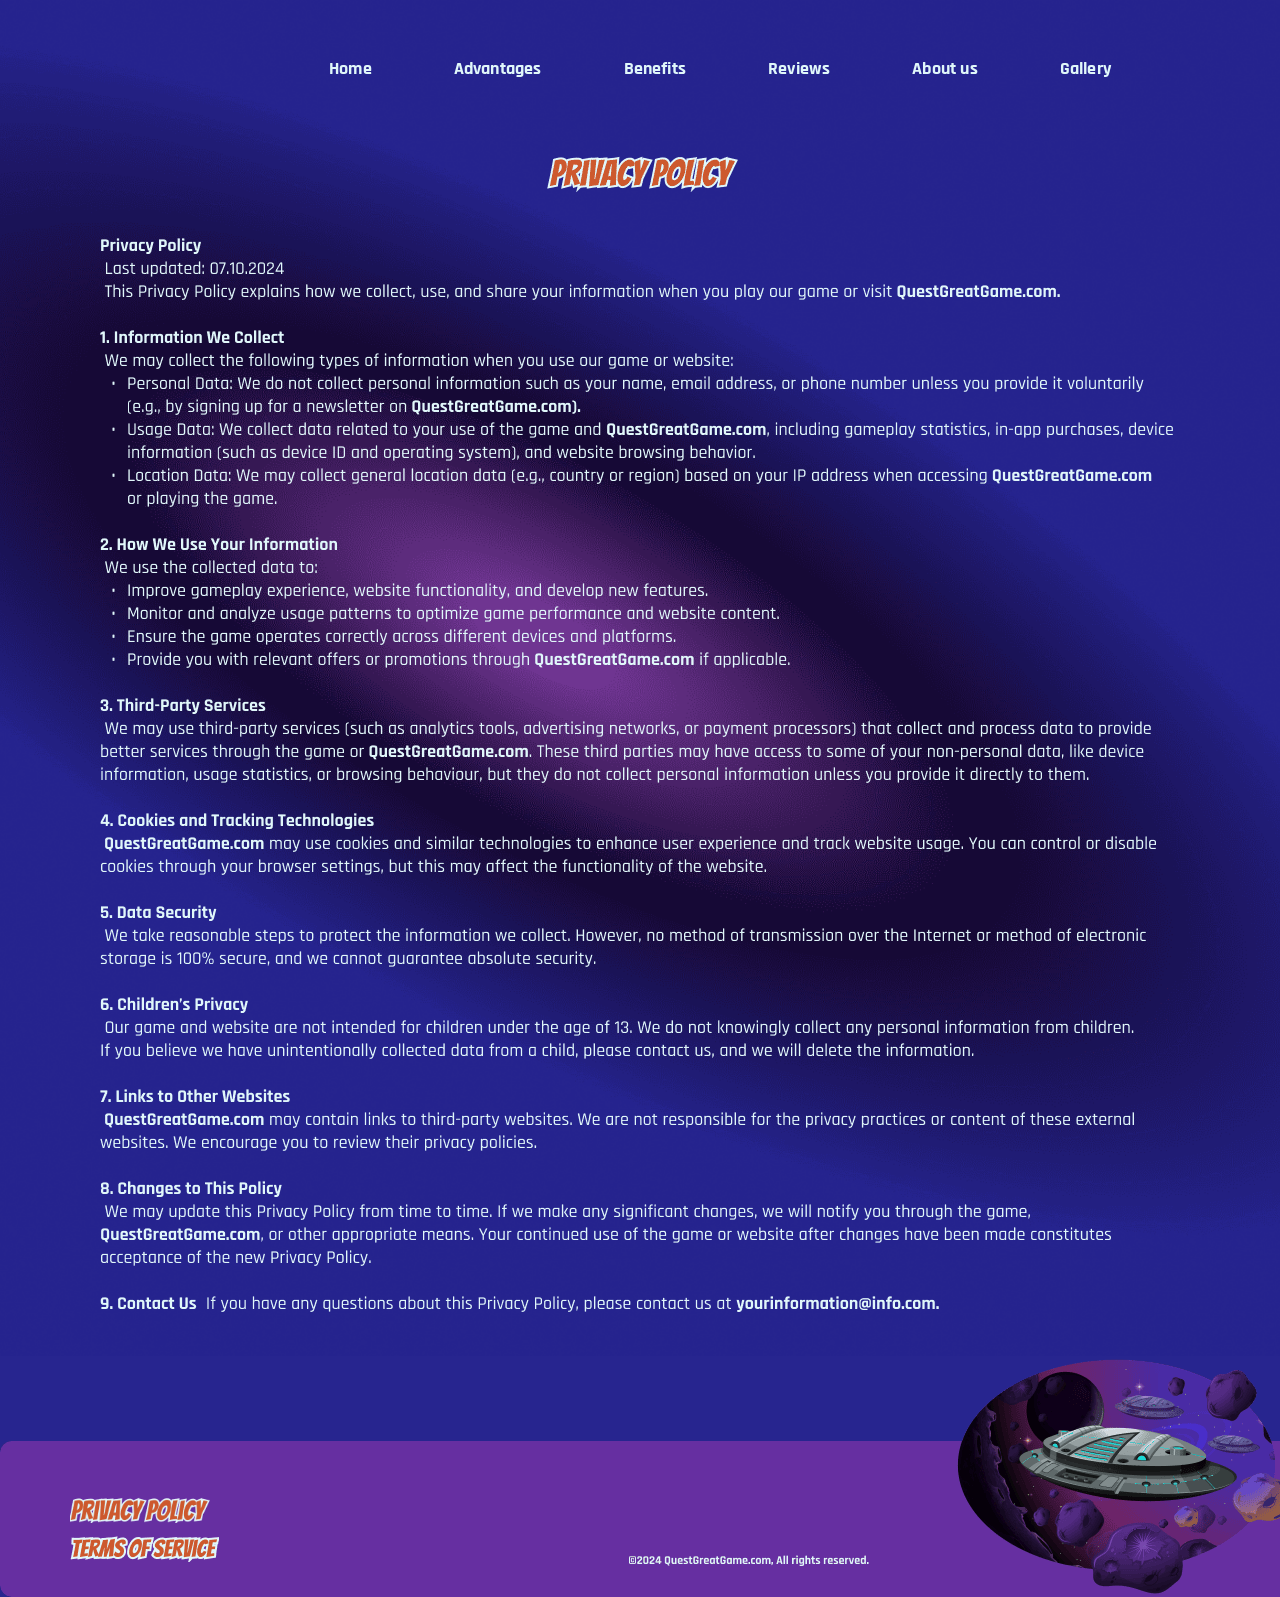
==== policy.html @ 977a78f7 "1" ====
<!DOCTYPE html>
<html lang="en">
  <head>
    <meta charset="UTF-8" />
    <meta name="viewport" content="width=device-width, initial-scale=1.0" />
    <title>Space Papers: Planet's Border</title>
    <link rel="icon" href="img/fav.png" />
    <link rel="stylesheet" type="text/css" href="slick/slick.css" />
    <link rel="stylesheet" href="css/main.css" />
    <link href="https://unpkg.com/aos@2.3.1/dist/aos.css" rel="stylesheet" />

    <link rel="preconnect" href="https://fonts.googleapis.com" />
    <link rel="preconnect" href="https://fonts.gstatic.com" crossorigin />
    <link
      href="https://fonts.googleapis.com/css2?family=Poppins:ital,wght@0,100;0,200;0,300;0,400;0,500;0,600;0,700;0,800;0,900;1,100;1,200;1,300;1,400;1,500;1,600;1,700;1,800;1,900&display=swap"
      rel="stylesheet"
    />
    <link
      href="https://fonts.googleapis.com/css2?family=Rajdhani:wght@300;400;500;600;700&display=swap"
      rel="stylesheet"
    />
    <link rel="preconnect" href="https://fonts.googleapis.com" />
    <link rel="preconnect" href="https://fonts.gstatic.com" crossorigin />
    <link
      href="https://fonts.googleapis.com/css2?family=Luckiest+Guy&display=swap"
      rel="stylesheet"
    />
  </head>

  <body class="back-policy-terms">
    <header class="header">
      <div class="header__background"></div>
      <nav class="navigation">
        <ul class="navigation__list">
          <li class="navigation__item">
            <a href="/" class="navigation__link">Home</a>
          </li>
          <li class="navigation__item">
            <a href="/#advantages" class="navigation__link">Advantages</a>
          </li>
          <li class="navigation__item">
            <a href="/#features" class="navigation__link">Benefits</a>
          </li>
          <li class="navigation__item">
            <a href="/#play" class="navigation__link">Reviews</a>
          </li>
          <li class="navigation__item">
            <a href="/#faq" class="navigation__link">About us</a>
          </li>
          <li class="navigation__item">
            <a href="/#gallery" class="navigation__link">Gallery</a>
          </li>

          <li class="navigation__item navigation__item-desk">
            <a href="policy.html" class="navigation__link">Privacy Policy</a>
          </li>
          <li class="navigation__item navigation__item-desk">
            <a href="terms.html" class="navigation__link">Terms of Service</a>
          </li>
        </ul>

        <div class="header__button-wrapper">
          <button type="button" class="header__icon-button" data-menu-button>
            <img
              class="header__icon header__icon--menu"
              src="img/Icon.png"
              alt=""
            />
            <svg class="header__icon header__icon--close close">
              <use href="./img/sprite.svg#icon-cancel"></use>
            </svg>
          </button>
        </div>
      </nav>
    </header>

    <main class="policy">
      <section>
        <div class="policy-terms-container">
          <img
            class="policy-terms-image"
            src="img/policy-terms/Privacy policy text (1).png"
            alt=""
          />
          <img
            class="policy-terms-desk"
            src="img/policy-terms/Privacy policy text (2).png"
            alt=""
          />
        </div>
      </section>
    </main>

    <footer class="footer">
      <div class="footer-container">
        <div class="footer-wrapper">
          <a class="footer-text footer-text-one" href="policy.html">
            <img src="/img/policy-terms/text.png" alt="Privacy Policy" />
          </a>

          <a class="footer-text" href="terms.html">
            <img src="/img/policy-terms/text (1).png" alt="Terms of Service" />
          </a>
        </div>
      </div>
    </footer>
    <script src="js/mobile-menu.js"></script>
  </body>
</html>
---- css/main.css ----
:root {
  --main-font: "Quicksand";
  --text-color: rgba(21, 35, 44, 1);
  --secondary-color: rgba(211, 37, 35, 1);

  --bg-color: #ffffff;
}

* {
  -webkit-box-sizing: border-box;
  box-sizing: border-box;
}

html {
  scroll-behavior: smooth;
  background: #26248e;
  background-repeat: no-repeat;
  background-size: cover;
  background-position: center;
  background-image: url("/img/Mobile.png");
  margin: auto;
}

@media screen and (min-width: 1200px) {
  html {
    background-image: url("/img/Desktop.png");
  }
}

body {
  font-family: var(--main-font);
  color: var(--text-color);
  margin: 0;
}

h1,
h2,
h3,
h4,
h5,
h6,
p {
  margin: 0;
}

ul,
ol {
  margin: 0;
  padding: 0;
  list-style: none;
}

img {
  display: block;
  max-width: 100%;
  height: auto;
}

.list {
  list-style: none;
}

button,
a {
  cursor: pointer;
}

.visually-hidden {
  position: absolute;
  width: 1px;
  height: 1px;
  margin: -1px;
  border: 0;
  padding: 0;

  white-space: nowrap;
  clip-path: inset(100%);
  clip: rect(0 0 0 0);
  overflow: hidden;
}

.button:hover {
  scale: 120%;
}

.icon {
  width: 36px;
  height: 28.56px;
}

@media (min-width: 1200px) {
}

.header {
  position: fixed;
  width: 100%;
  z-index: 5;
  -webkit-transition: background-color 0.3s ease;
  transition: background-color 0.3s ease;
  background-color: transparent;
}
.header__background {
  position: absolute;
  top: 0;
  right: 0;
  bottom: 0;
  left: 100%;

  z-index: -1;
  -webkit-transition: left 0.3s ease;
  transition: left 0.3s ease;
}
.header-background {
  position: absolute;
  top: 0;
  right: 0;
  bottom: 0;
  left: 100%;

  z-index: -1;
  -webkit-transition: left 0.3s ease;
  transition: left 0.3s ease;
}
.header.is-open .header__background {
  left: 0;
}
.header__button-wrapper {
  margin-left: auto;
}
.header__icon {
  display: none;
}
.header-icon-policy {
  width: 40px;
  height: 40px;
  padding: 7px 9px;
}
.header__icon-button {
  display: -webkit-box;
  display: -ms-flexbox;
  display: flex;
  background-color: transparent;
  border: none;
  border-radius: 50%;
}

.header__icon--menu {
  display: block;
}

.header__icon-button.is-open .header__icon--menu {
  display: none;
}

.header__icon-button.is-open .header__icon--close {
  display: block;
}

.policy-terms-list {
  position: static;
  flex: 1;
}

.header {
  height: 100px;
  display: flex;
}

.nav-policy-terms-item {
  display: flex;
  flex-direction: row;
}
.navigation-link {
  position: relative;
  color: var(--text-color);
  text-decoration: none;

  font-size: 16px;
  font-weight: 900;
  line-height: 40px;
}
.navigation-link:hover,
.navigation-link:focus,
.navigation-link:active {
  color: rgba(98, 132, 209, 1);
}

.header {
  position: fixed;
  width: 100%;
  z-index: 5;
  -webkit-transition: background-color 0.3s ease;
  transition: background-color 0.3s ease;
  background-color: transparent;
}
.header__background {
  position: absolute;
  top: 0;
  right: 0;
  bottom: 0;
  left: 100%;
  background-color: transparent;
  z-index: -1;
  -webkit-transition: left 0.3s ease;
  transition: left 0.3s ease;
}
.header.is-open .header__background {
  left: 0;
}
.header__button-wrapper {
  margin-right: auto;
  display: flex;
  align-items: center;
  justify-content: end;
}
.header__icon {
  display: none;
}
.header__icon-button {
  display: -webkit-box;
  display: -ms-flexbox;
  display: flex;
  background-color: transparent;
  border: none;
  border-radius: 50%;
}

.header__icon--menu {
  display: block;
}

.header__icon-button.is-open .header__icon--menu {
  display: none;
}

.header__icon-button.is-open .header__icon--close {
  display: block;
}
.close {
  width: 40px;
  height: 40px;
  fill: rgba(255, 255, 255, 1);
}

.header__icon-button.is-open + .navigation__list {
  background: #662fa1;
}

.navigation.is-open {
  background: #662fa1;
}

.navigation {
  display: -ms-flexbox;
  -webkit-box-orient: vertical;
  -webkit-box-direction: normal;
  -ms-flex-direction: column;
  flex-direction: column;
  -webkit-box-align: center;
  -ms-flex-align: center;
  align-items: center;
  -webkit-box-flex: 1;
  -ms-flex: 1;
  flex: 1;
  padding: 27px 35px 19px;
  position: relative;
}
.navigation.is-open {
  background: #662fa1;
}

.navigation__list {
  display: -webkit-box;
  display: -ms-flexbox;
  display: flex;
  -webkit-box-orient: vertical;
  -webkit-box-direction: normal;
  -ms-flex-direction: column;
  flex-direction: column;
  -webkit-box-align: start;
  -ms-flex-align: start;
  align-items: start;
  gap: 36px;
  padding: 48px;
  top: 130px;
  border-radius: 0px 0px 20px 20px;
  position: absolute;
  top: 100%;
  right: -100%;
  width: 100%;
  height: 100vh;
  -webkit-transition: 0.3s;
  transition: 0.3s;
  z-index: 999;
  background: #662fa1;
}
.navigation__list.is-open {
  right: 0;
}
.navigation__link {
  position: relative;
  color: var(--text-color);
  text-decoration: none;
  -webkit-transition: all 0.1s ease;
  transition: all 0.1s ease;
  padding: 4px 16px;

  font-family: Quicksand;
  font-size: 20px;
  font-weight: 600;
  line-height: 30px;
  letter-spacing: 0.01em;
  text-align: left;
  color: rgba(255, 255, 255, 0.8);
}
.navigation__link:hover,
.navigation__link:focus {
  font-size: 20px;
  font-weight: 900;
  line-height: 40px;
  text-align: center;
  color: rgba(98, 132, 209, 1);
}

.header.is-open {
  background-color: transparent;
}

@media screen and (min-width: 1200px) {
  .header {
    background-color: transparent;
    margin-top: 48px;
    width: 1260px;
    height: 42px;
    justify-content: space-between;

    gap: 10px;
    border-radius: 12px;
    margin-left: 90px;
    margin-right: 90px;
  }

  .header {
    display: flex;
  }
  .navigation__item-desk {
    display: none;
  }
  .header__icon-button {
    display: none;
  }
  .header__button-wrapper {
    width: auto;
    -webkit-box-pack: end;
    -ms-flex-pack: end;
    justify-content: flex-end;
  }
  .navigation {
    display: flex;
    -webkit-box-orient: horizontal;
    -webkit-box-direction: normal;
    -ms-flex-direction: row;
    flex-direction: row;
    -webkit-box-pack: justify;
    -ms-flex-pack: justify;
    -webkit-box-align: center;
    -ms-flex-align: center;
    -webkit-box-flex: 1;
    -ms-flex: 1;
    flex: 1;
    padding-block: 20px;
    align-items: center;
    justify-content: center;
  }
  .navigation__list {
    background-color: transparent;
    -webkit-box-orient: horizontal;
    -webkit-box-direction: normal;
    -ms-flex-direction: row;
    flex-direction: row;
    -webkit-box-pack: center;
    -ms-flex-pack: center;
    justify-content: start;
    position: static;
    -webkit-box-align: center;
    -ms-flex-align: center;
    align-items: center;
    width: auto;
    padding-block: 0;
    -webkit-box-flex: 1;
    -ms-flex: 1;
    flex: 1;
    gap: 50px;

    margin: 48px auto;
    display: flex;
    justify-content: center;
    align-items: center;
  }
  .navigation__link {
    font-family: Rajdhani;
    font-size: 18px;
    font-weight: 700;
    line-height: 22.97px;
    text-align: left;
    color: #e0f7fa;
  }
}

.main {
  background-color: var(--accent-color);
}
.home {
  background-repeat: no-repeat;
  background-size: cover;
  background-position: center;

  width: 375px;
  height: 800px;

  margin: auto;

  background-image: url("/img/hero/hero\ screen\ mobile.png");
}
.home__wrapper {
  position: relative;
  z-index: 3;
  display: -webkit-box;
  display: -ms-flexbox;
  display: flex;
  -webkit-box-orient: vertical;
  -webkit-box-direction: normal;
  -ms-flex-direction: column;
  flex-direction: column;
  -webkit-box-align: center;
  -ms-flex-align: center;
  align-items: center;
}
.home__container-top {
  display: -webkit-box;
  display: -ms-flexbox;
  display: flex;
  -webkit-box-orient: vertical;
  -webkit-box-direction: normal;
  -ms-flex-direction: column;
  flex-direction: column;
  align-items: center;
  margin-top: 670px;
}

.home__title-image {
  max-width: 350px;
  width: 100%;
}

.home__google-button_link {
  display: inline-block;
  max-width: 312px;
  -webkit-transition: -webkit-transform 0.3s ease;
  transition: -webkit-transform 0.3s ease;
  transition: transform 0.3s ease;
  transition: transform 0.3s ease, -webkit-transform 0.3s ease;
  border-radius: 12px;
  -webkit-animation: pulse 2s infinite;
  animation: pulse 2s infinite;
  width: 264px;
  height: 66px;
}
.home-image {
  display: none;
}

@media screen and (min-width: 1200px) {
  .home {
    margin: auto;
    width: 1440px;
    height: 720px;

    background-image: url("/img/hero/Hero\ screen.png");
  }

  .home__google-button_link {
    width: 300px;
    height: 86px;
    margin-top: -200px;
    margin-left: -750px;
  }
}
.reviews {
  background-repeat: no-repeat;
  background-size: cover;
  background-position: center;
  padding-block: 60px;
  margin: auto;
  background: #662fa1;
}

.reviews-title-photo {
  text-align: center;
  margin: auto;
  margin-bottom: 30px;
}
.reviews__list {
  display: -webkit-box;
  display: -ms-flexbox;
  display: flex;
  -webkit-box-align: center;
  -ms-flex-align: center;
  align-items: center;
  -webkit-box-pack: center;
  -ms-flex-pack: center;
  justify-content: center;
  margin: auto;
}
.reviews__item {
  background: transparent;
  width: 305px;
  height: 335px;

  margin: 5px;
}

@media screen and (min-width: 1200px) {
  .reviews {
    background-repeat: no-repeat;
    background-size: cover;
    background-position: center;
    padding-block: 60px;
    width: auto;
  }
  .reviews__item {
    background: transparent;
    width: 305px;
    height: 335px;
  }
}

.reviews__list {
  max-width: 350px;
}
@media screen and (min-width: 1200px) {
  .reviews__list {
    max-width: 1296px;
  }
}
@media screen and (min-width: 1440px) {
  .reviews__list {
    max-width: 1296px;
  }
}
.advantages {
  background-repeat: no-repeat;
  background-size: cover;
  background-position: center;
  padding-block: 60px;
  padding-bottom: 80px;
}

.advantages-image {
  width: 343px;
  height: 883px;

  margin: 0 auto 0;
}
.advantages-image-desk {
  display: none;
}

@media screen and (min-width: 1200px) {
  .advantages {
    background-repeat: no-repeat;
    background-size: cover;
    background-position: center;
    padding-block: 60px;
  }
  .advantages-title {
    display: none;
  }
  .advantages-image {
    display: none;
  }
  .advantages-image-desk {
    display: flex;
    margin: auto;
    width: 1262px;
    height: 383px;
  }
}

.benefits {
  background-repeat: no-repeat;
  background-size: cover;
  background-position: center;
  padding-bottom: 80px;
}

.benefits-image {
  width: 375.17px;
  height: 562px;

  margin: 0 auto 0;
}
.benefits-image-desk {
  display: none;
}

@media screen and (min-width: 1200px) {
  .benefits {
    background-repeat: no-repeat;
    background-size: cover;
    background-position: center;
    padding-block: 60px;
  }
  .benefits-title {
    display: none;
  }
  .benefits-image {
    display: none;
  }
  .benefits-image-desk {
    display: flex;
    margin: auto;
    width: 1282px;
    height: 486px;
  }
}

.about {
  background-repeat: no-repeat;
  background-size: cover;
  background-position: center;
  padding-bottom: 80px;
  padding-top: 80px;
}

.about-image {
  width: 377px;
  height: 700px;
  margin: 0 auto 0;
}
.about-image-desk {
  display: none;
}

@media screen and (min-width: 1200px) {
  .about {
    background-repeat: no-repeat;
    background-size: cover;
    background-position: center;
    padding-block: 60px;
    margin: auto;
    padding: 0;
  }
  .about-title {
    display: none;
  }
  .about-image {
    display: none;
  }
  .about-image-desk {
    display: flex;
    margin: auto;
    width: 1216.75px;
    height: 766px;
  }
}

.gallery__container {
  display: flex;
  justify-content: center;
  align-items: center;
  margin: auto;
  width: 370px;
}
.gallery__list {
  max-width: 350px;
}
@media screen and (min-width: 1200px) {
  .gallery__list {
    max-width: 1296px;
  }
}
@media screen and (min-width: 1440px) {
  .gallery__list {
    max-width: 1296px;
  }
}

.gallery-button-container {
  display: -webkit-box;
  display: -ms-flexbox;
  display: flex;
  -webkit-box-align: center;
  -ms-flex-align: center;
  align-items: center;
  -webkit-box-pack: center;
  -ms-flex-pack: center;
  justify-content: center;
  gap: 26px;
}
.slick-active .gallery__image {
  width: 314.62px;
  height: 570.64px;
}
.gallery-button {
  background-color: transparent;
  border: none;
  padding: 0;
  -webkit-transition: scale 0.3s ease;
  transition: scale 0.3s ease;
}

.gallery-button:hover {
  scale: 120%;
}

.button-visible {
  display: none !important;
}

.gallery-button-icon {
  width: 48px;
  height: 48px;
}
.slick-next:before {
  display: none;
}
.slick-prev:before {
  display: none;
}

.gallery {
  background-repeat: no-repeat;
  background-size: cover;
  background-position: center;
  padding-block: 60px;
  margin: auto;
}

.gallery-title-photo {
  text-align: center;
  margin: auto;
  padding-bottom: 30px;
}
.gallery__list {
  display: -webkit-box;
  display: -ms-flexbox;
  display: flex;
  -webkit-box-align: center;
  -ms-flex-align: center;
  align-items: center;
  -webkit-box-pack: center;
  -ms-flex-pack: center;
  justify-content: center;
  margin: auto;
}
.gallery__item {
  background: transparent;
  width: 343px;
  height: 229px;

  margin: 5px;
}

@media screen and (min-width: 1200px) {
  .gallery {
    background-repeat: no-repeat;
    background-size: cover;
    background-position: center;
    padding-block: 60px;
    width: auto;
    top: 670px;
    gap: 0px;
    opacity: 0px;
  }
  .gallery__item {
    background: transparent;
    width: 414px;
    height: 229px;
  }
}

.footer {
  background-repeat: no-repeat;
  background-size: cover;
  background-position: center;
  width: 375px;
  height: 180px;
  margin: auto;
  background: #662fa1;
  background-image: url("/img/Footer\ mobile\ \(2\).png");

  border-radius: 12px;
}
.footer-container {
  display: flex;
  flex-direction: column;
  justify-content: end;
  align-items: start;
  padding-top: 50px;
  gap: 32px;
  padding-left: 10px;
}
.footer-wrapper {
  display: flex;
  flex-direction: column;
  justify-content: end;
  align-items: end;
}
.footer-text {
  display: flex;
  flex-direction: column;
  justify-content: start;
  align-items: start;
  width: 163px;
  height: 26px;
}
.footer-text-one {
  padding-right: 30px;
}
@media screen and (min-width: 1200px) {
  .footer-text {
    display: flex;
    flex-direction: column;
    justify-content: start;
    align-items: start;
    width: 232px;
    height: 38px;
  }
  .footer-text-one {
    padding-right: 90px;
  }
  .footer-wrapper {
    display: flex;
    flex-direction: column;
    justify-content: end;
    align-items: end;
    padding-top: 90px;
    padding-left: 60px;
  }
  .footer {
    background-repeat: no-repeat;
    background-size: cover;
    background-position: center;
    width: 1440px;
    height: 241px;
    margin: auto;
    background: none;
    background-image: url("/img/footer\ \(1\).png");
  }
}

.policy-terms-container {
  background-repeat: no-repeat;
  background-size: cover;
  background-position: center;
  margin: auto;
  padding-top: 118px;
  margin-bottom: 20px;

  background-image: url("/img/policy-terms/Terms\ mobile-back.png");
}

.policy-terms-image {
  width: 343px;

  margin: 0 auto 0;
}
.policy-terms-desk {
  display: none;
}
.back-policy-terms {
  background: #27258f;
}

@media screen and (min-width: 1200px) {
  .policy-terms-container {
    background-repeat: no-repeat;
    background-size: cover;
    background-position: center;
    height: auto;

    margin: auto;
    padding-top: 154px;
    padding-bottom: 42px;

    background-image: url("/img/policy-terms/Terms.png");
  }

  .policy-terms-image {
    display: none;
  }
  .policy-terms-desk {
    display: flex;
    margin: auto;
    width: 1080px;
  }
}
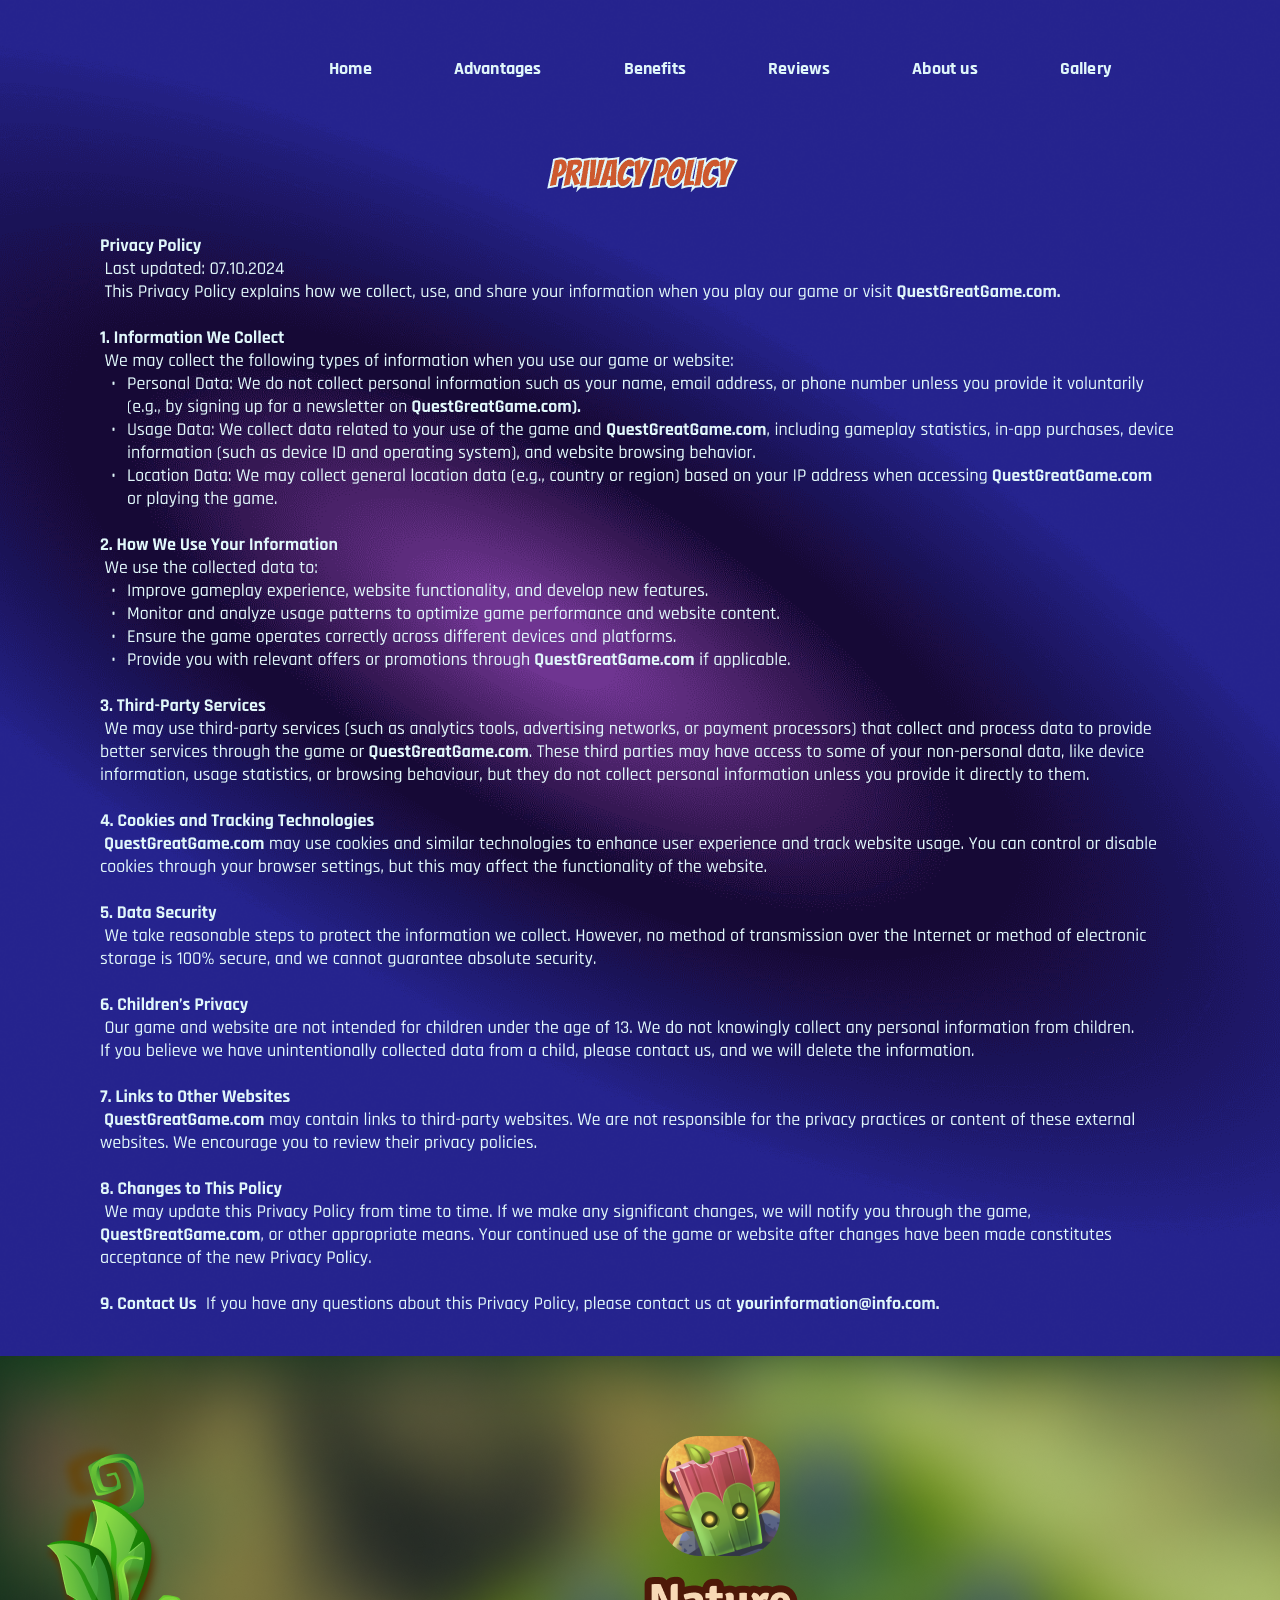
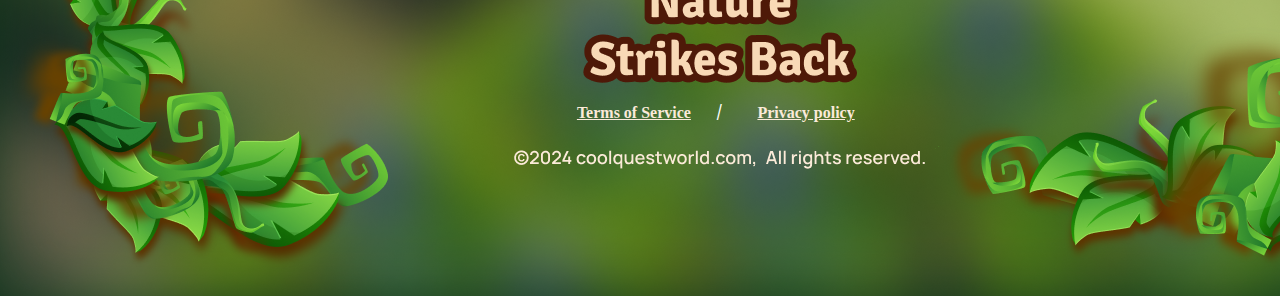
==== commit 975d40bb: "3" ====
--- a/policy.html
+++ b/policy.html
@@ -3,8 +3,8 @@
   <head>
     <meta charset="UTF-8" />
     <meta name="viewport" content="width=device-width, initial-scale=1.0" />
-    <title>Space Papers: Planet's Border</title>
-    <link rel="icon" href="img/fav.png" />
+    <title>Nature Strikes Back</title>
+    <link rel="icon" href="image/Favicon (500x500).png" />
     <link rel="stylesheet" type="text/css" href="slick/slick.css" />
     <link rel="stylesheet" href="css/main.css" />
     <link href="https://unpkg.com/aos@2.3.1/dist/aos.css" rel="stylesheet" />
@@ -94,13 +94,9 @@
     <footer class="footer">
       <div class="footer-container">
         <div class="footer-wrapper">
-          <a class="footer-text footer-text-one" href="policy.html">
-            <img src="/img/policy-terms/text.png" alt="Privacy Policy" />
-          </a>
-
-          <a class="footer-text" href="terms.html">
-            <img src="/img/policy-terms/text (1).png" alt="Terms of Service" />
-          </a>
+          <a class="footer-text" href="terms.html">Terms of Service</a>
+          <a class="footer-texts"> / </a>
+          <a class="footer-text" href="policy.html">Privacy policy</a>
         </div>
       </div>
     </footer>
--- a/css/main.css
+++ b/css/main.css
@@ -13,18 +13,18 @@
 
 html {
   scroll-behavior: smooth;
-  background: #26248e;
+  /* background: #26248e;
   background-repeat: no-repeat;
   background-size: cover;
   background-position: center;
   background-image: url("/img/Mobile.png");
-  margin: auto;
-}
-
-@media screen and (min-width: 1200px) {
-  html {
+  margin: auto; */
+}
+
+@media screen and (min-width: 1200px) {
+  /* html {
     background-image: url("/img/Desktop.png");
-  }
+  } */
 }
 
 body {
@@ -52,7 +52,7 @@
 
 img {
   display: block;
-  max-width: 100%;
+  /* max-width: 100%; */
   height: auto;
 }
 
@@ -408,19 +408,20 @@
 }
 
 .main {
-  background-color: var(--accent-color);
+  background: radial-gradient(
+    45.12% 61.74% at 48.03% 50%,
+    #006027 0%,
+    #003a12 100%
+  );
 }
 .home {
   background-repeat: no-repeat;
   background-size: cover;
   background-position: center;
-
   width: 375px;
-  height: 800px;
-
+  height: 764px;
   margin: auto;
-
-  background-image: url("/img/hero/hero\ screen\ mobile.png");
+  background-image: url("/image/home/HOME.png");
 }
 .home__wrapper {
   position: relative;
@@ -445,13 +446,13 @@
   -ms-flex-direction: column;
   flex-direction: column;
   align-items: center;
-  margin-top: 670px;
-}
-
-.home__title-image {
+  margin-top: 344px;
+}
+
+/* .home__title-image {
   max-width: 350px;
   width: 100%;
-}
+} */
 
 .home__google-button_link {
   display: inline-block;
@@ -463,228 +464,127 @@
   border-radius: 12px;
   -webkit-animation: pulse 2s infinite;
   animation: pulse 2s infinite;
-  width: 264px;
-  height: 66px;
-}
-.home-image {
+  width: 245px;
+  height: 82px;
+  margin: auto;
+}
+/* .home-image {
   display: none;
-}
+} */
 
 @media screen and (min-width: 1200px) {
   .home {
     margin: auto;
     width: 1440px;
-    height: 720px;
-
-    background-image: url("/img/hero/Hero\ screen.png");
+    height: 700px;
+    background-image: url("/image/home/HOME\ \(1\).png");
   }
 
   .home__google-button_link {
     width: 300px;
     height: 86px;
-    margin-top: -200px;
-    margin-left: -750px;
-  }
-}
-.reviews {
-  background-repeat: no-repeat;
-  background-size: cover;
-  background-position: center;
-  padding-block: 60px;
-  margin: auto;
-  background: #662fa1;
-}
-
-.reviews-title-photo {
-  text-align: center;
-  margin: auto;
-  margin-bottom: 30px;
-}
-.reviews__list {
-  display: -webkit-box;
-  display: -ms-flexbox;
-  display: flex;
-  -webkit-box-align: center;
-  -ms-flex-align: center;
-  align-items: center;
-  -webkit-box-pack: center;
-  -ms-flex-pack: center;
-  justify-content: center;
-  margin: auto;
-}
-.reviews__item {
-  background: transparent;
-  width: 305px;
-  height: 335px;
-
-  margin: 5px;
-}
-
-@media screen and (min-width: 1200px) {
-  .reviews {
-    background-repeat: no-repeat;
-    background-size: cover;
-    background-position: center;
-    padding-block: 60px;
-    width: auto;
-  }
-  .reviews__item {
-    background: transparent;
-    width: 305px;
-    height: 335px;
-  }
-}
-
-.reviews__list {
-  max-width: 350px;
-}
-@media screen and (min-width: 1200px) {
-  .reviews__list {
-    max-width: 1296px;
-  }
-}
-@media screen and (min-width: 1440px) {
-  .reviews__list {
-    max-width: 1296px;
-  }
-}
+    margin-top: 150px;
+    margin-left: -680px;
+  }
+}
+
+/*  */
+
+.about {
+  background: #f8d9b6;
+}
+
+.about-image {
+  margin: 0 auto 0;
+  width: 375px;
+}
+.about-image-desk {
+  display: none;
+}
+
+@media screen and (min-width: 1200px) {
+  .about {
+    background: #0e331a;
+  }
+  .about-image {
+    display: none;
+  }
+  .about-image-desk {
+    display: flex;
+    margin: auto;
+    width: 1440px;
+  }
+}
+/*  */
+.features {
+  background: #2b1813;
+}
+
+.features-image {
+  margin: 0 auto 0;
+  width: 375px;
+}
+.features-image-desk {
+  display: none;
+}
+
+@media screen and (min-width: 1200px) {
+  .features-image {
+    display: none;
+  }
+  .features-image-desk {
+    display: flex;
+    margin: auto;
+    width: 1440px;
+  }
+}
+/*  */
+.play {
+  background: #0e331a;
+}
+
+.play-image {
+  margin: 0 auto 0;
+  width: 375px;
+}
+.play-image-desk {
+  display: none;
+}
+
+@media screen and (min-width: 1200px) {
+  .play-image {
+    display: none;
+  }
+  .play-image-desk {
+    display: flex;
+    margin: auto;
+    width: 1440px;
+  }
+}
+/*  */
 .advantages {
-  background-repeat: no-repeat;
-  background-size: cover;
-  background-position: center;
-  padding-block: 60px;
-  padding-bottom: 80px;
+  background: #0e331a;
 }
 
 .advantages-image {
-  width: 343px;
-  height: 883px;
-
   margin: 0 auto 0;
+  width: 375px;
 }
 .advantages-image-desk {
   display: none;
 }
 
 @media screen and (min-width: 1200px) {
-  .advantages {
-    background-repeat: no-repeat;
-    background-size: cover;
-    background-position: center;
-    padding-block: 60px;
-  }
-  .advantages-title {
-    display: none;
-  }
   .advantages-image {
     display: none;
   }
   .advantages-image-desk {
     display: flex;
     margin: auto;
-    width: 1262px;
-    height: 383px;
-  }
-}
-
-.benefits {
-  background-repeat: no-repeat;
-  background-size: cover;
-  background-position: center;
-  padding-bottom: 80px;
-}
-
-.benefits-image {
-  width: 375.17px;
-  height: 562px;
-
-  margin: 0 auto 0;
-}
-.benefits-image-desk {
-  display: none;
-}
-
-@media screen and (min-width: 1200px) {
-  .benefits {
-    background-repeat: no-repeat;
-    background-size: cover;
-    background-position: center;
-    padding-block: 60px;
-  }
-  .benefits-title {
-    display: none;
-  }
-  .benefits-image {
-    display: none;
-  }
-  .benefits-image-desk {
-    display: flex;
-    margin: auto;
-    width: 1282px;
-    height: 486px;
-  }
-}
-
-.about {
-  background-repeat: no-repeat;
-  background-size: cover;
-  background-position: center;
-  padding-bottom: 80px;
-  padding-top: 80px;
-}
-
-.about-image {
-  width: 377px;
-  height: 700px;
-  margin: 0 auto 0;
-}
-.about-image-desk {
-  display: none;
-}
-
-@media screen and (min-width: 1200px) {
-  .about {
-    background-repeat: no-repeat;
-    background-size: cover;
-    background-position: center;
-    padding-block: 60px;
-    margin: auto;
-    padding: 0;
-  }
-  .about-title {
-    display: none;
-  }
-  .about-image {
-    display: none;
-  }
-  .about-image-desk {
-    display: flex;
-    margin: auto;
-    width: 1216.75px;
-    height: 766px;
-  }
-}
-
-.gallery__container {
-  display: flex;
-  justify-content: center;
-  align-items: center;
-  margin: auto;
-  width: 370px;
-}
-.gallery__list {
-  max-width: 350px;
-}
-@media screen and (min-width: 1200px) {
-  .gallery__list {
-    max-width: 1296px;
-  }
-}
-@media screen and (min-width: 1440px) {
-  .gallery__list {
-    max-width: 1296px;
-  }
-}
+    width: 1440px;
+  }
+}
+/*  */
 
 .gallery-button-container {
   display: -webkit-box;
@@ -719,30 +619,43 @@
 }
 
 .gallery-button-icon {
-  width: 48px;
-  height: 48px;
+  max-width: auto;
+  /* height: 56px; */
 }
 .slick-next:before {
-  display: none;
+  /* display: none; */
 }
 .slick-prev:before {
-  display: none;
-}
-
+  /* display: none; */
+}
 .gallery {
-  background-repeat: no-repeat;
-  background-size: cover;
-  background-position: center;
-  padding-block: 60px;
+  background: linear-gradient(180deg, #0e331a 0%, #01591b 100%);
+  padding-bottom: 40px;
+}
+
+.gallery__container {
+  display: flex;
+  justify-content: center;
+  align-items: center;
   margin: auto;
+  /* width: 319.22px; */
+}
+.gallery__list {
+  max-width: 350px;
+}
+@media screen and (min-width: 1200px) {
+}
+@media screen and (min-width: 1440px) {
+  .gallery__list {
+    max-width: 1296px;
+  }
 }
 
 .gallery-title-photo {
-  text-align: center;
   margin: auto;
-  padding-bottom: 30px;
-}
-.gallery__list {
+  padding: 41px 0 24px;
+}
+/* .gallery__list {
   display: -webkit-box;
   display: -ms-flexbox;
   display: flex;
@@ -753,13 +666,16 @@
   -ms-flex-pack: center;
   justify-content: center;
   margin: auto;
-}
+} */
 .gallery__item {
   background: transparent;
-  width: 343px;
-  height: 229px;
-
+  width: 319.22px;
+  height: 668px;
+  border-radius: 16px;
   margin: 5px;
+}
+.gallery-avatar {
+  border-radius: 16px;
 }
 
 @media screen and (min-width: 1200px) {
@@ -767,39 +683,97 @@
     background-repeat: no-repeat;
     background-size: cover;
     background-position: center;
-    padding-block: 60px;
-    width: auto;
-    top: 670px;
-    gap: 0px;
-    opacity: 0px;
+    margin: auto;
+    background: linear-gradient(180deg, #0e331a 0%, #01591b 100%);
+
+    background-image: url("/image/gallery/Gallery\ \(1\).png");
+    /* width: 1440px; */
+    /* height: 1080px; */
+  }
+  .gallery-title-photo {
+    display: none;
+  }
+  .gallery__list {
+    max-width: 1296px;
+    padding-top: 360px;
   }
   .gallery__item {
     background: transparent;
-    width: 414px;
-    height: 229px;
-  }
-}
-
+    max-width: 100%;
+    /* height: 394px; */
+    margin: 0 12px;
+  }
+}
+
+/*  */
+.gallery__button-container {
+  display: -webkit-box;
+  display: -ms-flexbox;
+  display: flex;
+  -webkit-box-align: center;
+  -ms-flex-align: center;
+  align-items: center;
+  -webkit-box-pack: center;
+  -ms-flex-pack: center;
+  justify-content: center;
+  gap: 56px;
+  margin-top: 40px;
+}
+@media screen and (min-width: 1200px) {
+  /* .gallery__button-container {
+    display: none;
+  } */
+}
+@media screen and (min-width: 1200px) {
+  .gallery__nav-arrows {
+    display: none;
+  }
+}
+
+.slick-active .gallery__image {
+  width: 360px;
+}
+.gallery__button {
+  background-color: transparent;
+  border: none;
+  padding: 0;
+  -webkit-transition: scale 0.3s ease;
+  transition: scale 0.3s ease;
+}
+.button-visible {
+  display: none !important;
+}
+@media screen and (min-width: 1200px) {
+  .button-visible {
+    display: block !important;
+  }
+}
+
+.gallery__button-icon {
+  width: 48px;
+  height: 48px;
+}
+/*  */
 .footer {
   background-repeat: no-repeat;
   background-size: cover;
   background-position: center;
+
+  margin: auto;
+  background-image: url("/image/footer/Footer.png");
   width: 375px;
-  height: 180px;
-  margin: auto;
-  background: #662fa1;
-  background-image: url("/img/Footer\ mobile\ \(2\).png");
-
-  border-radius: 12px;
+  height: 604.57px;
+
+  /* border-radius: 12px; */
 }
 .footer-container {
   display: flex;
   flex-direction: column;
-  justify-content: end;
-  align-items: start;
-  padding-top: 50px;
+  justify-content: center;
+  align-items: center;
+  padding-top: 363.57px;
   gap: 32px;
-  padding-left: 10px;
+  /* padding-left: 10px; */
 }
 .footer-wrapper {
   display: flex;
@@ -810,43 +784,81 @@
 .footer-text {
   display: flex;
   flex-direction: column;
-  justify-content: start;
-  align-items: start;
+  justify-content: center;
+  align-items: center;
   width: 163px;
   height: 26px;
+  font-family: Manrope;
+  font-size: 16px;
+  font-weight: 600;
+  line-height: 24px;
+  text-align: left;
+  color: #fbead9;
 }
 .footer-text-one {
   padding-right: 30px;
+}
+.footer-wrapper {
+  display: flex;
+  flex-direction: row;
+  justify-content: center;
+  align-items: center;
+  text-align: center;
+}
+/* .footer-text {
+  font-family: Montserrat;
+  font-size: 18px;
+  font-weight: 400;
+  line-height: 30px;
+  letter-spacing: 0.01em;
+  text-align: left;
+
+  color: rgba(255, 255, 255, 1);
+  text-align: center;
+} */
+.footer-texts {
+  padding: 0 1px;
+  color: rgba(255, 255, 255, 1);
+  font-family: Poppins;
+  font-size: 14px;
+  font-weight: 400;
+  line-height: 24px;
+  letter-spacing: 0.01em;
+  text-align: left;
 }
 @media screen and (min-width: 1200px) {
   .footer-text {
     display: flex;
     flex-direction: column;
-    justify-content: start;
-    align-items: start;
-    width: 232px;
-    height: 38px;
+    justify-content: center;
+    align-items: center;
+    /* width: 232px;
+    height: 38px; */
   }
   .footer-text-one {
-    padding-right: 90px;
+    /* padding-right: 90px; */
   }
   .footer-wrapper {
     display: flex;
-    flex-direction: column;
-    justify-content: end;
-    align-items: end;
-    padding-top: 90px;
-    padding-left: 60px;
+    flex-direction: row;
+    justify-content: center;
+    align-items: center;
+    /* padding-top: 90px; */
+    /* padding-left: 60px; */
+  }
+  .footer-container {
+    padding-top: 343.57px;
   }
   .footer {
     background-repeat: no-repeat;
     background-size: cover;
     background-position: center;
     width: 1440px;
-    height: 241px;
+    height: 540px;
+
     margin: auto;
-    background: none;
-    background-image: url("/img/footer\ \(1\).png");
+    /* background: none; */
+    background-image: url("/image/footer/Footer\ \(1\).png");
   }
 }
 
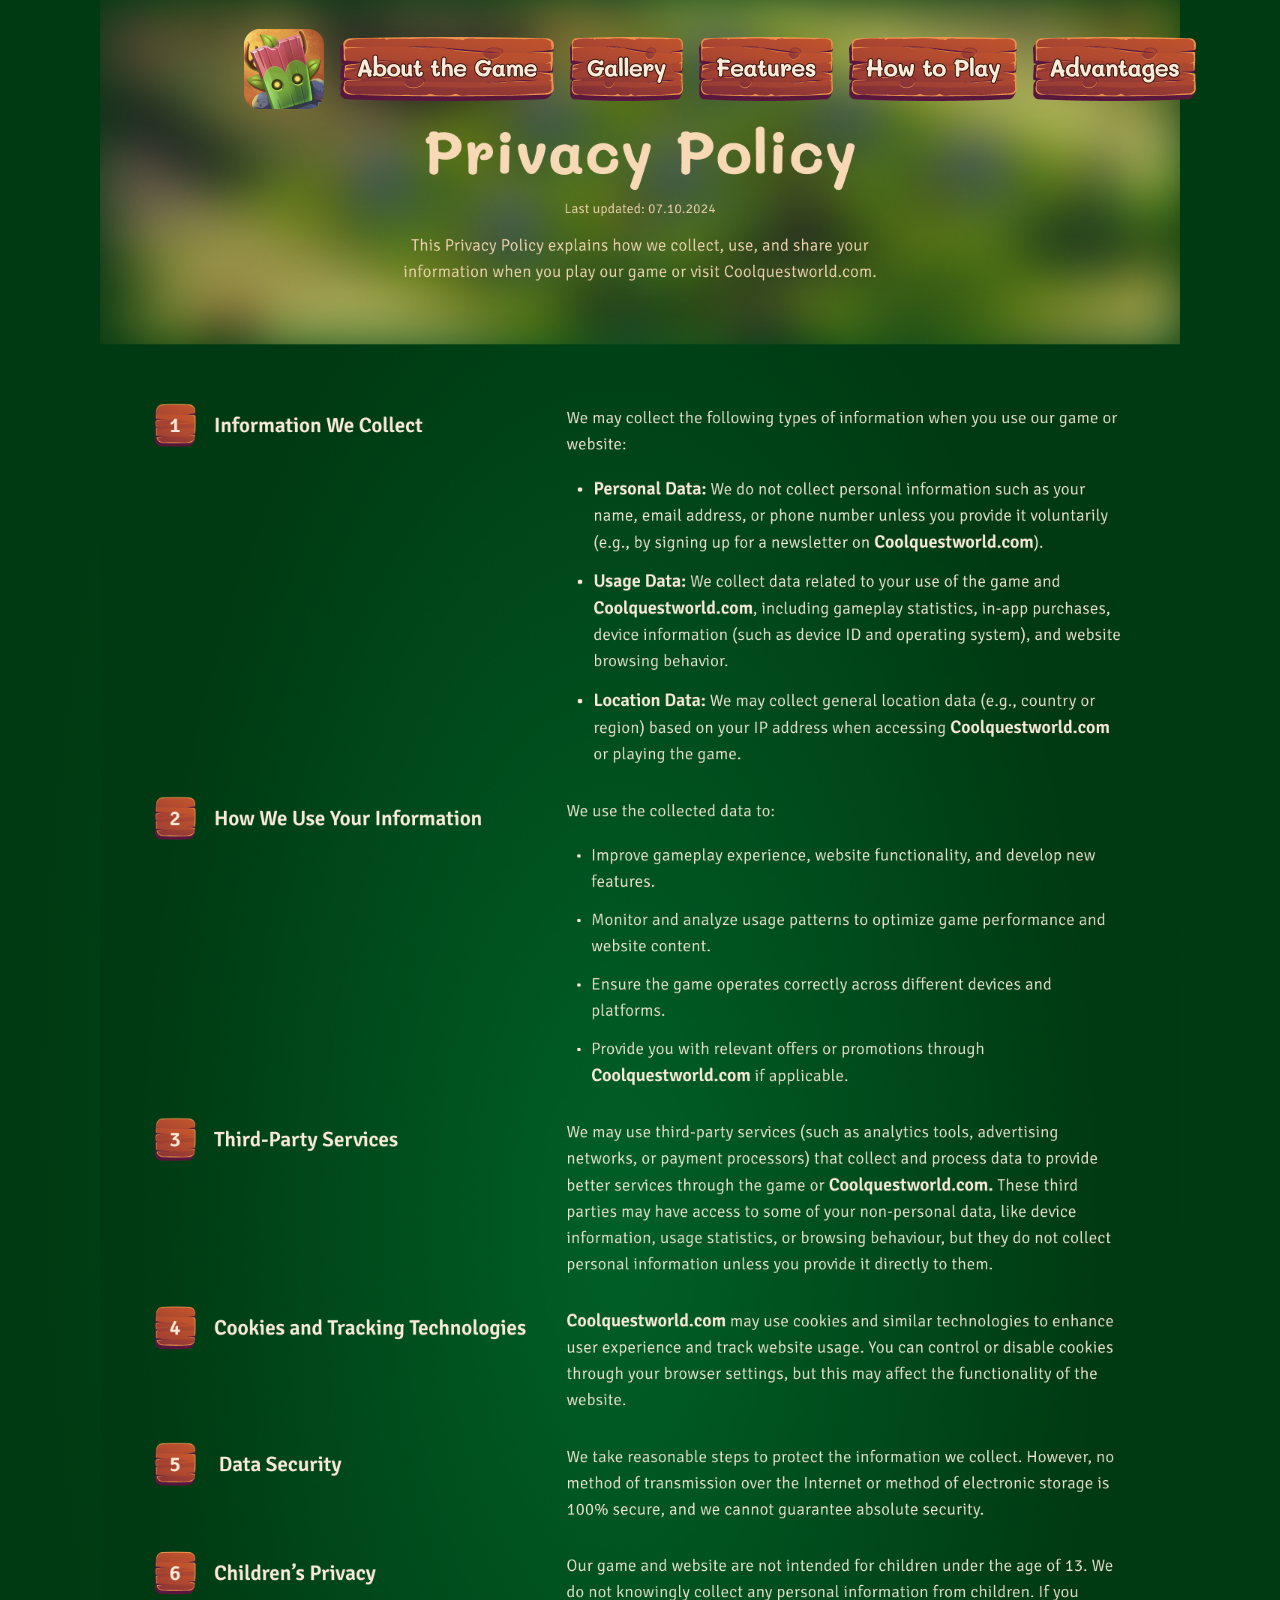
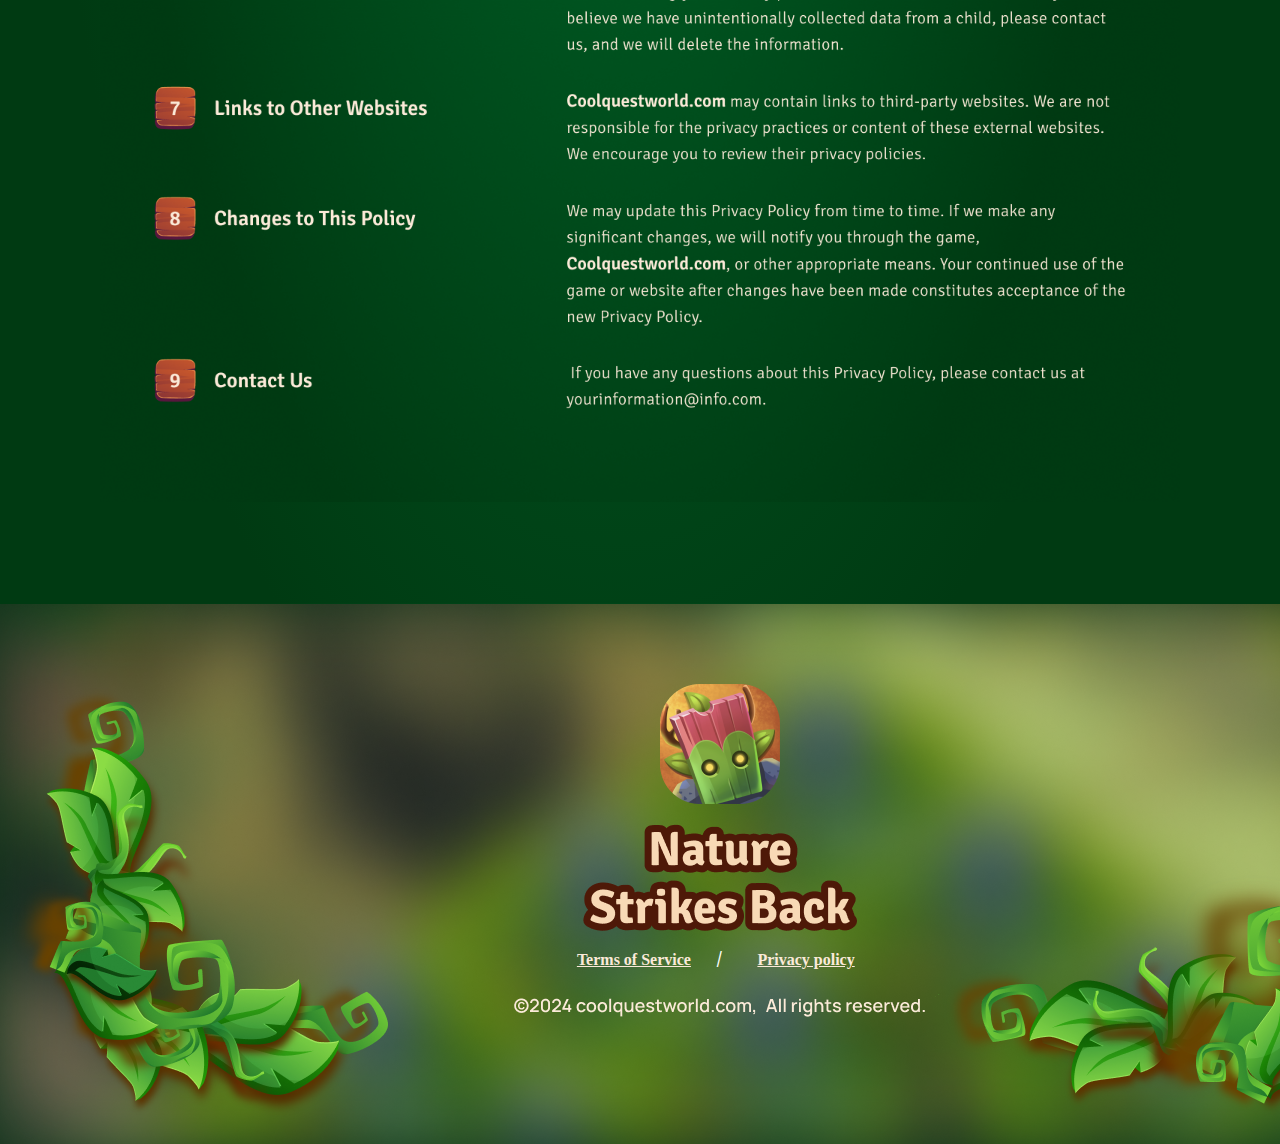
==== commit dbfd413a: "1" ====
--- a/policy.html
+++ b/policy.html
@@ -31,44 +31,76 @@
     <header class="header">
       <div class="header__background"></div>
       <nav class="navigation">
-        <ul class="navigation__list">
+        <ul class="navigation__list navigation__list-phone">
           <li class="navigation__item">
-            <a href="/" class="navigation__link">Home</a>
+            <a href="/#about" class="navigation__link">About the Game</a>
+          </li>
+
+          <li class="navigation__item">
+            <a href="/#gallery" class="navigation__link">Gallery</a>
+          </li>
+          <li class="navigation__item">
+            <a href="/#features" class="navigation__link">Features</a>
+          </li>
+          <li class="navigation__item">
+            <a href="/#play" class="navigation__link">How to Play</a>
           </li>
           <li class="navigation__item">
             <a href="/#advantages" class="navigation__link">Advantages</a>
           </li>
+        </ul>
+
+        <ul class="navigation__list navigation__list-desk">
           <li class="navigation__item">
-            <a href="/#features" class="navigation__link">Benefits</a>
+            <a href="/" class="navigation__link">
+              <img src="image/header/home.png" alt="Home" />
+            </a>
           </li>
           <li class="navigation__item">
-            <a href="/#play" class="navigation__link">Reviews</a>
+            <a href="/#about" class="navigation__link"
+              ><img src="image/header/1.png" alt="About the Game"
+            /></a>
           </li>
           <li class="navigation__item">
-            <a href="/#faq" class="navigation__link">About us</a>
+            <a href="/#gallery" class="navigation__link"
+              ><img src="image/header/2.png" alt="Gallery"
+            /></a>
           </li>
           <li class="navigation__item">
-            <a href="/#gallery" class="navigation__link">Gallery</a>
+            <a href="/#features" class="navigation__link"
+              ><img src="image/header/3.png" alt="Features"
+            /></a>
           </li>
-
-          <li class="navigation__item navigation__item-desk">
-            <a href="policy.html" class="navigation__link">Privacy Policy</a>
+          <li class="navigation__item">
+            <a href="/#play" class="navigation__link"
+              ><img src="image/header/4.png" alt="How to Play"
+            /></a>
           </li>
-          <li class="navigation__item navigation__item-desk">
-            <a href="terms.html" class="navigation__link">Terms of Service</a>
+          <li class="navigation__item">
+            <a href="/#advantages" class="navigation__link"
+              ><img src="image/header/5.png" alt="Advantages"
+            /></a>
           </li>
         </ul>
 
         <div class="header__button-wrapper">
+          <img
+            class="header__icon header__icon--menu header__icon-home-img"
+            src="image/header/home.png"
+            alt=""
+          />
           <button type="button" class="header__icon-button" data-menu-button>
             <img
               class="header__icon header__icon--menu"
-              src="img/Icon.png"
+              src="image/header/button.png"
               alt=""
             />
-            <svg class="header__icon header__icon--close close">
-              <use href="./img/sprite.svg#icon-cancel"></use>
-            </svg>
+
+            <img
+              class="header__icon header__icon--close close"
+              src="image/header/Frame 75.png"
+              alt=""
+            />
           </button>
         </div>
       </nav>
@@ -79,12 +111,12 @@
         <div class="policy-terms-container">
           <img
             class="policy-terms-image"
-            src="img/policy-terms/Privacy policy text (1).png"
+            src="image/policy-terms/Privacy Policy (Mobile).png"
             alt=""
           />
           <img
             class="policy-terms-desk"
-            src="img/policy-terms/Privacy policy text (2).png"
+            src="image/policy-terms/Terms of Service (Desktop).png"
             alt=""
           />
         </div>
--- a/css/main.css
+++ b/css/main.css
@@ -13,18 +13,6 @@
 
 html {
   scroll-behavior: smooth;
-  /* background: #26248e;
-  background-repeat: no-repeat;
-  background-size: cover;
-  background-position: center;
-  background-image: url("/img/Mobile.png");
-  margin: auto; */
-}
-
-@media screen and (min-width: 1200px) {
-  /* html {
-    background-image: url("/img/Desktop.png");
-  } */
 }
 
 body {
@@ -52,7 +40,6 @@
 
 img {
   display: block;
-  /* max-width: 100%; */
   height: auto;
 }
 
@@ -84,8 +71,8 @@
 }
 
 .icon {
-  width: 36px;
-  height: 28.56px;
+  width: 62px;
+  height: 61px;
 }
 
 @media (min-width: 1200px) {
@@ -211,7 +198,10 @@
   margin-right: auto;
   display: flex;
   align-items: center;
-  justify-content: end;
+  justify-content: space-between;
+}
+.header__icon-home-img {
+  margin-right: 192px;
 }
 .header__icon {
   display: none;
@@ -242,12 +232,8 @@
   fill: rgba(255, 255, 255, 1);
 }
 
-.header__icon-button.is-open + .navigation__list {
-  background: #662fa1;
-}
-
 .navigation.is-open {
-  background: #662fa1;
+  background: #0e0e0f;
 }
 
 .navigation {
@@ -266,7 +252,8 @@
   position: relative;
 }
 .navigation.is-open {
-  background: #662fa1;
+  background: #5a819929;
+  backdrop-filter: blur(24px);
 }
 
 .navigation__list {
@@ -280,19 +267,25 @@
   -webkit-box-align: start;
   -ms-flex-align: start;
   align-items: start;
-  gap: 36px;
-  padding: 48px;
   top: 130px;
   border-radius: 0px 0px 20px 20px;
   position: absolute;
   top: 100%;
   right: -100%;
   width: 100%;
-  height: 100vh;
+  gap: 9px;
   -webkit-transition: 0.3s;
   transition: 0.3s;
   z-index: 999;
-  background: #662fa1;
+  background: #121213;
+  padding-top: 200px;
+  background-repeat: no-repeat;
+  background-size: cover;
+  background-position: center;
+  height: 764px;
+  background-image: url("/image/header/Home\ Page\ \(Mobile\).png");
+  display: flex;
+  align-items: center;
 }
 .navigation__list.is-open {
   right: 0;
@@ -303,15 +296,17 @@
   text-decoration: none;
   -webkit-transition: all 0.1s ease;
   transition: all 0.1s ease;
-  padding: 4px 16px;
-
-  font-family: Quicksand;
-  font-size: 20px;
-  font-weight: 600;
-  line-height: 30px;
-  letter-spacing: 0.01em;
-  text-align: left;
-  color: rgba(255, 255, 255, 0.8);
+  margin: 8px 0;
+  font-family: Mali;
+  font-size: 28px;
+  font-weight: 700;
+  line-height: 36.4px;
+  letter-spacing: -0.04em;
+  text-align: center;
+  color: #fbead9;
+  text-shadow: 2px solid #381911;
+  text-shadow: -1px -1px 0 #381911, 1px -1px 0 #381911, -1px 1px 0 #381911,
+    1px 1px 0 #381911;
 }
 .navigation__link:hover,
 .navigation__link:focus {
@@ -327,6 +322,12 @@
 }
 
 @media screen and (min-width: 1200px) {
+  .header__icon-home-img {
+    display: none;
+  }
+  .navigation__list-phone {
+    display: none;
+  }
   .header {
     background-color: transparent;
     margin-top: 48px;
@@ -390,20 +391,19 @@
     -webkit-box-flex: 1;
     -ms-flex: 1;
     flex: 1;
-    gap: 50px;
-
+    gap: 16px;
+    background-image: none;
     margin: 48px auto;
     display: flex;
     justify-content: center;
     align-items: center;
   }
-  .navigation__link {
-    font-family: Rajdhani;
-    font-size: 18px;
-    font-weight: 700;
-    line-height: 22.97px;
-    text-align: left;
-    color: #e0f7fa;
+
+  .navigation__list.navigation__list-phone {
+    display: none;
+  }
+  .navigation__list-desk {
+    display: flex;
   }
 }
 
@@ -448,11 +448,6 @@
   align-items: center;
   margin-top: 344px;
 }
-
-/* .home__title-image {
-  max-width: 350px;
-  width: 100%;
-} */
 
 .home__google-button_link {
   display: inline-block;
@@ -468,9 +463,6 @@
   height: 82px;
   margin: auto;
 }
-/* .home-image {
-  display: none;
-} */
 
 @media screen and (min-width: 1200px) {
   .home {
@@ -488,8 +480,6 @@
   }
 }
 
-/*  */
-
 .about {
   background: #f8d9b6;
 }
@@ -515,7 +505,6 @@
     width: 1440px;
   }
 }
-/*  */
 .features {
   background: #2b1813;
 }
@@ -538,7 +527,6 @@
     width: 1440px;
   }
 }
-/*  */
 .play {
   background: #0e331a;
 }
@@ -561,7 +549,6 @@
     width: 1440px;
   }
 }
-/*  */
 .advantages {
   background: #0e331a;
 }
@@ -584,8 +571,6 @@
     width: 1440px;
   }
 }
-/*  */
-
 .gallery-button-container {
   display: -webkit-box;
   display: -ms-flexbox;
@@ -620,17 +605,16 @@
 
 .gallery-button-icon {
   max-width: auto;
-  /* height: 56px; */
-}
-.slick-next:before {
-  /* display: none; */
-}
-.slick-prev:before {
-  /* display: none; */
-}
+}
+
 .gallery {
   background: linear-gradient(180deg, #0e331a 0%, #01591b 100%);
   padding-bottom: 40px;
+  display: flex;
+  flex-direction: column;
+  justify-content: center;
+  align-items: center;
+  text-align: center;
 }
 
 .gallery__container {
@@ -638,24 +622,19 @@
   justify-content: center;
   align-items: center;
   margin: auto;
-  /* width: 319.22px; */
 }
 .gallery__list {
   max-width: 350px;
 }
-@media screen and (min-width: 1200px) {
-}
+
 @media screen and (min-width: 1440px) {
-  .gallery__list {
-    max-width: 1296px;
-  }
 }
 
 .gallery-title-photo {
   margin: auto;
   padding: 41px 0 24px;
 }
-/* .gallery__list {
+.gallery__list {
   display: -webkit-box;
   display: -ms-flexbox;
   display: flex;
@@ -666,7 +645,8 @@
   -ms-flex-pack: center;
   justify-content: center;
   margin: auto;
-} */
+  max-width: 350px;
+}
 .gallery__item {
   background: transparent;
   width: 319.22px;
@@ -687,25 +667,26 @@
     background: linear-gradient(180deg, #0e331a 0%, #01591b 100%);
 
     background-image: url("/image/gallery/Gallery\ \(1\).png");
-    /* width: 1440px; */
-    /* height: 1080px; */
+    width: 1440px;
+    height: 1080px;
+    display: flex;
+    align-items: center;
+    justify-content: center;
   }
   .gallery-title-photo {
     display: none;
   }
   .gallery__list {
-    max-width: 1296px;
+    max-width: 1190px;
     padding-top: 360px;
   }
   .gallery__item {
     background: transparent;
     max-width: 100%;
-    /* height: 394px; */
     margin: 0 12px;
   }
 }
 
-/*  */
 .gallery__button-container {
   display: -webkit-box;
   display: -ms-flexbox;
@@ -719,11 +700,7 @@
   gap: 56px;
   margin-top: 40px;
 }
-@media screen and (min-width: 1200px) {
-  /* .gallery__button-container {
-    display: none;
-  } */
-}
+
 @media screen and (min-width: 1200px) {
   .gallery__nav-arrows {
     display: none;
@@ -753,7 +730,6 @@
   width: 48px;
   height: 48px;
 }
-/*  */
 .footer {
   background-repeat: no-repeat;
   background-size: cover;
@@ -763,8 +739,6 @@
   background-image: url("/image/footer/Footer.png");
   width: 375px;
   height: 604.57px;
-
-  /* border-radius: 12px; */
 }
 .footer-container {
   display: flex;
@@ -773,7 +747,6 @@
   align-items: center;
   padding-top: 363.57px;
   gap: 32px;
-  /* padding-left: 10px; */
 }
 .footer-wrapper {
   display: flex;
@@ -805,17 +778,7 @@
   align-items: center;
   text-align: center;
 }
-/* .footer-text {
-  font-family: Montserrat;
-  font-size: 18px;
-  font-weight: 400;
-  line-height: 30px;
-  letter-spacing: 0.01em;
-  text-align: left;
-
-  color: rgba(255, 255, 255, 1);
-  text-align: center;
-} */
+
 .footer-texts {
   padding: 0 1px;
   color: rgba(255, 255, 255, 1);
@@ -832,19 +795,13 @@
     flex-direction: column;
     justify-content: center;
     align-items: center;
-    /* width: 232px;
-    height: 38px; */
-  }
-  .footer-text-one {
-    /* padding-right: 90px; */
-  }
+  }
+
   .footer-wrapper {
     display: flex;
     flex-direction: row;
     justify-content: center;
     align-items: center;
-    /* padding-top: 90px; */
-    /* padding-left: 60px; */
   }
   .footer-container {
     padding-top: 343.57px;
@@ -857,7 +814,6 @@
     height: 540px;
 
     margin: auto;
-    /* background: none; */
     background-image: url("/image/footer/Footer\ \(1\).png");
   }
 }
@@ -867,10 +823,11 @@
   background-size: cover;
   background-position: center;
   margin: auto;
-  padding-top: 118px;
-  margin-bottom: 20px;
-
-  background-image: url("/img/policy-terms/Terms\ mobile-back.png");
+  background: radial-gradient(
+    45.12% 61.74% at 48.03% 50%,
+    #006027 0%,
+    #003a12 100%
+  );
 }
 
 .policy-terms-image {
@@ -882,7 +839,11 @@
   display: none;
 }
 .back-policy-terms {
-  background: #27258f;
+  background: radial-gradient(
+    45.12% 61.74% at 48.03% 50%,
+    #006027 0%,
+    #003a12 100%
+  );
 }
 
 @media screen and (min-width: 1200px) {
@@ -891,12 +852,7 @@
     background-size: cover;
     background-position: center;
     height: auto;
-
     margin: auto;
-    padding-top: 154px;
-    padding-bottom: 42px;
-
-    background-image: url("/img/policy-terms/Terms.png");
   }
 
   .policy-terms-image {
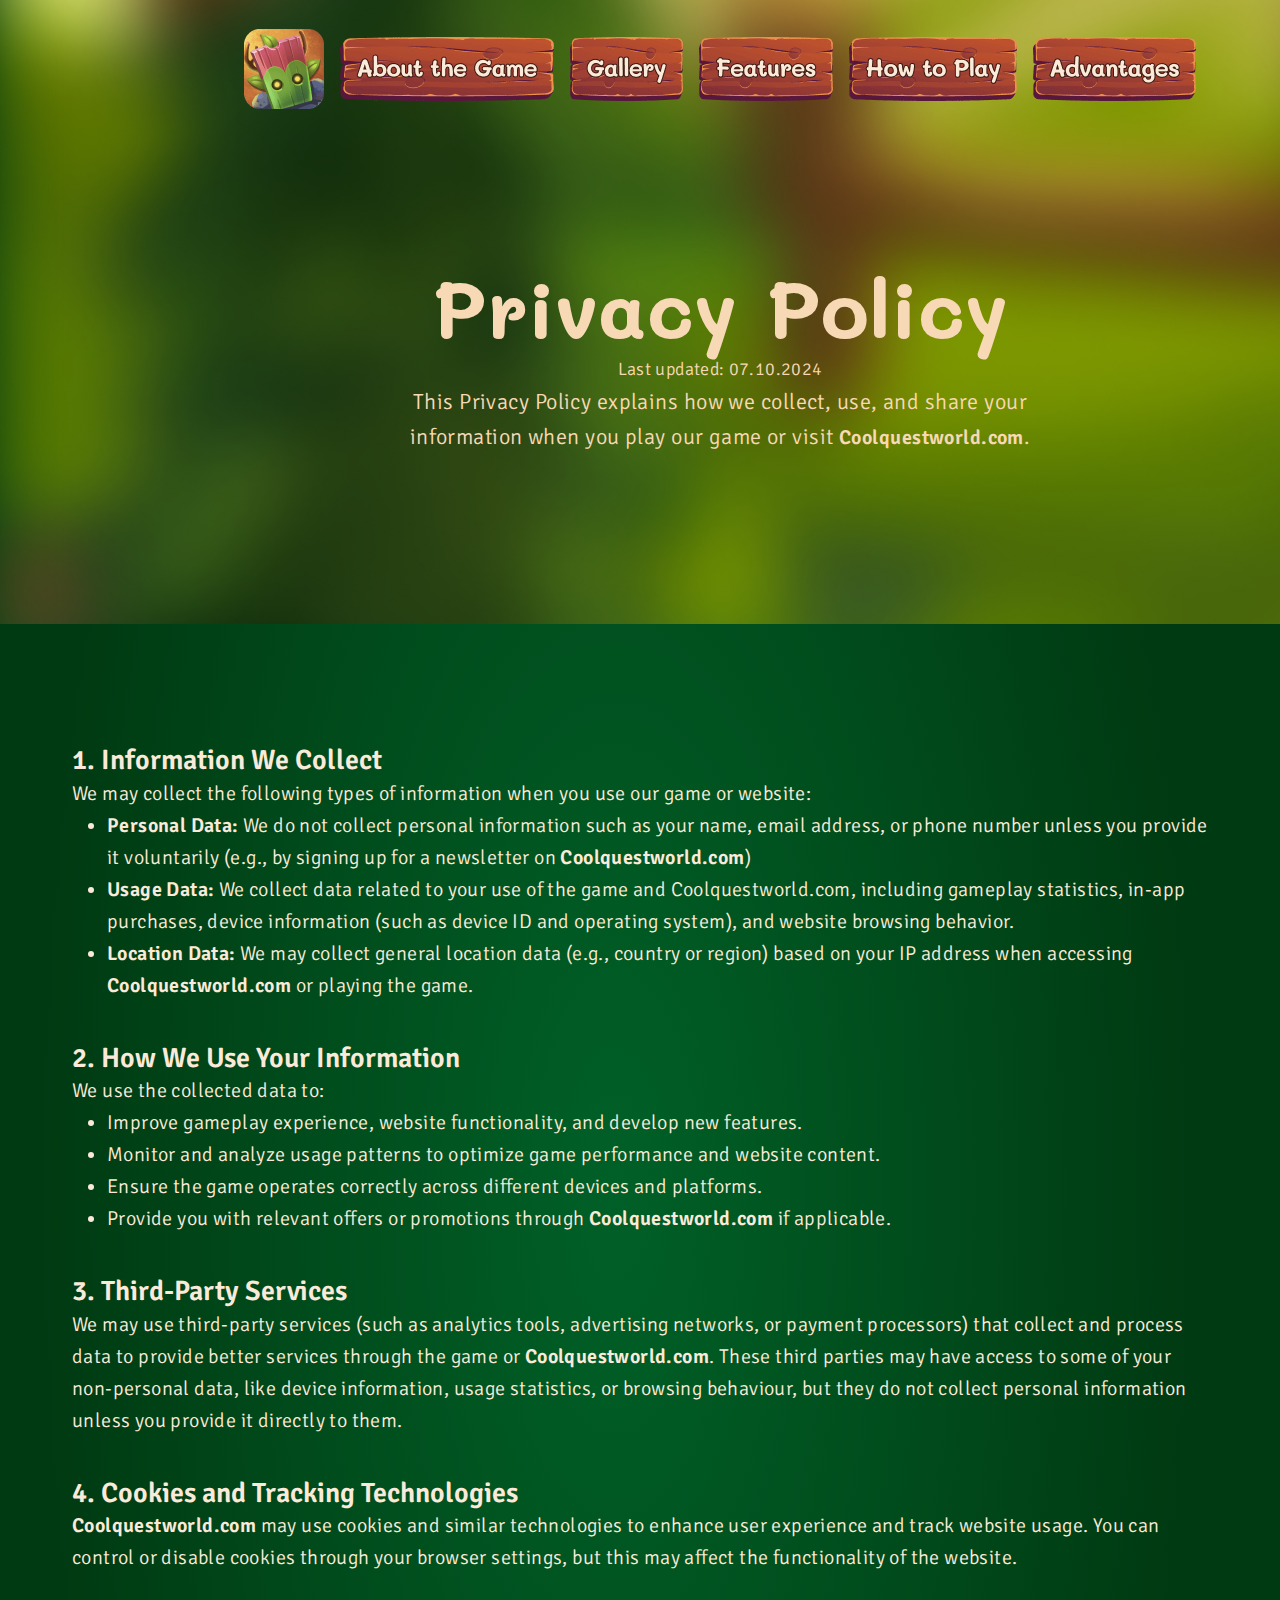
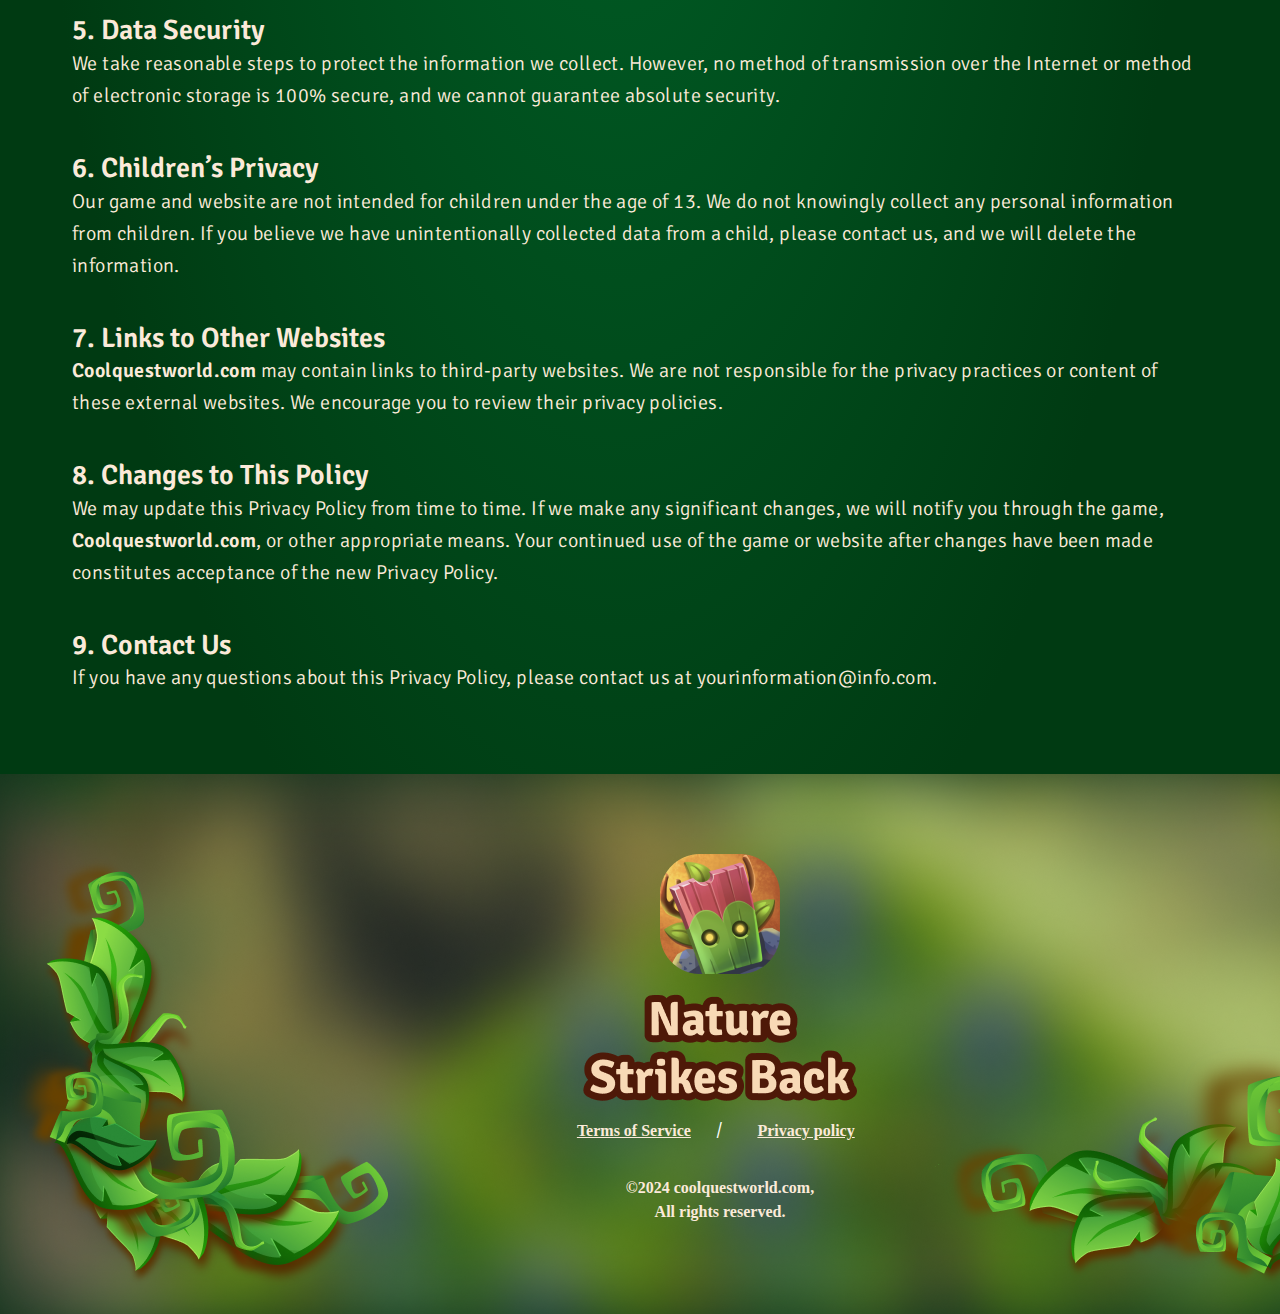
==== commit bb285c9a: "1" ====
--- a/policy.html
+++ b/policy.html
@@ -108,17 +108,141 @@
 
     <main class="policy">
       <section>
+        <div class="policy-terms-main-container">
+          <p class="policy-terms-main-title">Privacy Policy</p>
+          <p class="policy-terms-main-text-one">Last updated: 07.10.2024</p>
+          <p class="policy-terms-main-text-two">
+            This Privacy Policy explains how we collect, use, and share your
+            information when you play our game or visit
+            <span class="terms-list-bold">Coolquestworld.com</span>.
+          </p>
+        </div>
+      </section>
+      <section>
         <div class="policy-terms-container">
-          <img
-            class="policy-terms-image"
-            src="image/policy-terms/Privacy Policy (Mobile).png"
-            alt=""
-          />
-          <img
-            class="policy-terms-desk"
-            src="image/policy-terms/Terms of Service (Desktop).png"
-            alt=""
-          />
+          <div class="policy-terms-text-section">
+            <h2 class="policy-terms-text text-bold">
+              1. Information We Collect
+            </h2>
+            <p class="policy-terms-text-one">
+              We may collect the following types of information when you use our
+              game or website:
+            </p>
+            <ul class="terms-list">
+              <li>
+                <span class="terms-list-bold">Personal Data:</span>
+                We do not collect personal information such as your name, email
+                address, or phone number unless you provide it voluntarily
+                (e.g., by signing up for a newsletter on
+                <span class="terms-list-bold">Coolquestworld.com</span>)
+              </li>
+              <li>
+                <span class="terms-list-bold">Usage Data:</span>
+                We collect data related to your use of the game and
+                Coolquestworld.com, including gameplay statistics, in-app
+                purchases, device information (such as device ID and operating
+                system), and website browsing behavior.
+              </li>
+              <li>
+                <span class="terms-list-bold">Location Data:</span>
+                We may collect general location data (e.g., country or region)
+                based on your IP address when accessing
+                <span class="terms-list-bold">Coolquestworld.com</span> or
+                playing the game.
+              </li>
+            </ul>
+          </div>
+          <h2 class="policy-terms-text text-bold">
+            2. How We Use Your Information
+          </h2>
+          <p class="policy-terms-text-one">We use the collected data to:</p>
+          <ul class="terms-list">
+            <li>
+              Improve gameplay experience, website functionality, and develop
+              new features.
+            </li>
+            <li>
+              Monitor and analyze usage patterns to optimize game performance
+              and website content.
+            </li>
+            <li>
+              Ensure the game operates correctly across different devices and
+              platforms.
+            </li>
+            <li>
+              Provide you with relevant offers or promotions through
+              <span class="terms-list-bold">Coolquestworld.com</span> if
+              applicable.
+            </li>
+          </ul>
+
+          <h2 class="policy-terms-text text-bold">3. Third-Party Services</h2>
+          <p class="policy-terms-text-one">
+            We may use third-party services (such as analytics tools,
+            advertising networks, or payment processors) that collect and
+            process data to provide better services through the game or
+            <span class="terms-list-bold">Coolquestworld.com</span>. These third
+            parties may have access to some of your non-personal data, like
+            device information, usage statistics, or browsing behaviour, but
+            they do not collect personal information unless you provide it
+            directly to them.
+          </p>
+
+          <h2 class="policy-terms-text text-bold">
+            4. Cookies and Tracking Technologies
+          </h2>
+          <p class="policy-terms-text-one">
+            <span class="terms-list-bold">Coolquestworld.com</span> may use
+            cookies and similar technologies to enhance user experience and
+            track website usage. You can control or disable cookies through your
+            browser settings, but this may affect the functionality of the
+            website.
+          </p>
+
+          <h2 class="policy-terms-text text-bold">5. Data Security</h2>
+          <p class="policy-terms-text-one">
+            We take reasonable steps to protect the information we collect.
+            However, no method of transmission over the Internet or method of
+            electronic storage is 100% secure, and we cannot guarantee absolute
+            security.
+          </p>
+
+          <h2 class="policy-terms-text text-bold">6. Children’s Privacy</h2>
+          <p class="policy-terms-text-one">
+            Our game and website are not intended for children under the age of
+            13. We do not knowingly collect any personal information from
+            children. If you believe we have unintentionally collected data from
+            a child, please contact us, and we will delete the information.
+          </p>
+
+          <h2 class="policy-terms-text text-bold">
+            7. Links to Other Websites
+          </h2>
+          <p class="policy-terms-text-one">
+            <span class="terms-list-bold">Coolquestworld.com</span> may contain
+            links to third-party websites. We are not responsible for the
+            privacy practices or content of these external websites. We
+            encourage you to review their privacy policies.
+          </p>
+
+          <h2 class="policy-terms-text text-bold">8. Changes to This Policy</h2>
+          <p class="policy-terms-text-one">
+            We may update this Privacy Policy from time to time. If we make any
+            significant changes, we will notify you through the game,
+            <span class="terms-list-bold">Coolquestworld.com</span>, or other
+            appropriate means. Your continued use of the game or website after
+            changes have been made constitutes acceptance of the new Privacy
+            Policy.
+          </p>
+
+          <h2 class="policy-terms-text text-bold">9. Contact Us</h2>
+          <p class="policy-terms-text-one">
+            If you have any questions about this Privacy Policy, please contact
+            us at
+            <a href="mailto:yourinformation@pinfo.com" class="email-link"
+              >yourinformation@info.com</a
+            >.
+          </p>
         </div>
       </section>
     </main>
@@ -130,6 +254,10 @@
           <a class="footer-texts"> / </a>
           <a class="footer-text" href="policy.html">Privacy policy</a>
         </div>
+        <p class="footer-text-two">
+          ©2024 coolquestworld.com, <br />
+          All rights reserved.
+        </p>
       </div>
     </footer>
     <script src="js/mobile-menu.js"></script>
--- a/css/main.css
+++ b/css/main.css
@@ -1,3 +1,7 @@
+@import url("https://fonts.googleapis.com/css2?family=Signika:wght@300..700&display=swap");
+
+@import url("https://fonts.googleapis.com/css2?family=Mali:ital,wght@0,200;0,300;0,400;0,500;0,600;0,700;1,200;1,300;1,400;1,500;1,600;1,700&display=swap");
+
 :root {
   --main-font: "Quicksand";
   --text-color: rgba(21, 35, 44, 1);
@@ -436,6 +440,18 @@
   -webkit-box-align: center;
   -ms-flex-align: center;
   align-items: center;
+  padding-top: 256px;
+}
+.home-text {
+  font-family: Signika;
+  font-size: 24px;
+  font-weight: 600;
+  line-height: 32.4px;
+  text-align: center;
+  text-underline-position: from-font;
+  text-decoration-skip-ink: none;
+  color: #fbead9;
+  width: 335px;
 }
 .home__container-top {
   display: -webkit-box;
@@ -446,7 +462,8 @@
   -ms-flex-direction: column;
   flex-direction: column;
   align-items: center;
-  margin-top: 344px;
+  margin-top: 24px;
+  margin-right: 50px;
 }
 
 .home__google-button_link {
@@ -472,103 +489,293 @@
     background-image: url("/image/home/HOME\ \(1\).png");
   }
 
+  .home__wrapper {
+    padding-top: 384px;
+    padding-right: 650px;
+  }
+  .home-text {
+    font-family: Signika;
+    font-size: 32px;
+    font-weight: 600;
+    line-height: 43.2px;
+    text-align: left;
+    text-underline-position: from-font;
+    text-decoration-skip-ink: none;
+
+    color: #fbead9;
+    width: 630px;
+  }
+  .home__container-top {
+    display: -webkit-box;
+    display: -ms-flexbox;
+    display: flex;
+    -webkit-box-orient: vertical;
+    -webkit-box-direction: normal;
+    -ms-flex-direction: column;
+    flex-direction: column;
+    align-items: center;
+    padding-right: 350px;
+  }
   .home__google-button_link {
     width: 300px;
     height: 86px;
-    margin-top: 150px;
-    margin-left: -680px;
+    margin-top: 24px;
   }
 }
 
 .about {
   background: #f8d9b6;
 }
-
-.about-image {
-  margin: 0 auto 0;
-  width: 375px;
-}
-.about-image-desk {
-  display: none;
+.about__container {
+  margin: auto;
+  padding: 40px 0;
+  width: 327px;
+}
+.about-title {
+  font-family: Signika;
+  font-size: 40px;
+  font-weight: 700;
+  line-height: 48px;
+  text-align: center;
+  text-underline-position: from-font;
+  text-decoration-skip-ink: none;
+  color: #381911;
+}
+.about-text {
+  font-family: Signika;
+  font-size: 22px;
+  font-weight: 300;
+  line-height: 35.2px;
+  letter-spacing: 0.02em;
+  text-align: center;
+  text-underline-position: from-font;
+  text-decoration-skip-ink: none;
+  color: #381911;
+}
+.about-text-bold {
+  font-family: Signika;
+  font-size: 20px;
+  font-weight: 600;
+  line-height: 24px;
+  text-align: center;
+  text-underline-position: from-font;
+  text-decoration-skip-ink: none;
 }
 
 @media screen and (min-width: 1200px) {
   .about {
     background: #0e331a;
-  }
-  .about-image {
-    display: none;
-  }
-  .about-image-desk {
-    display: flex;
+    background-repeat: no-repeat;
+    background-size: cover;
+    background-position: center;
     margin: auto;
+
+    background-image: url("/image/about/About\ the\ Game.png");
     width: 1440px;
+    height: 980px;
+  }
+  .about__container {
+    margin: auto;
+    padding: 310px 0 0;
+    width: 737px;
+  }
+  .about-title {
+    font-family: Signika;
+    font-size: 48px;
+    font-weight: 700;
+    line-height: 57.6px;
+    text-align: center;
+    text-underline-position: from-font;
+    text-decoration-skip-ink: none;
+
+    color: #381911;
+  }
+  .about-text {
+    font-family: Signika;
+    font-size: 22px;
+    font-weight: 300;
+    line-height: 35.2px;
+    letter-spacing: 0.02em;
+    text-align: center;
+    text-underline-position: from-font;
+    text-decoration-skip-ink: none;
+
+    color: #381911;
+  }
+  .about-text-bold {
+    font-family: Signika;
+    font-size: 24px;
+    font-weight: 600;
+    line-height: 36px;
+    text-align: center;
+    text-underline-position: from-font;
+    text-decoration-skip-ink: none;
   }
 }
 .features {
   background: #2b1813;
-}
-
-.features-image {
-  margin: 0 auto 0;
+  padding: 40px 0 96px;
+}
+.features-title {
+  margin: auto;
+  width: 372px;
+}
+.features-list {
+  display: flex;
+  flex-direction: column;
+  gap: 24px;
+}
+.features-container {
+  width: 343px;
+  height: 126px;
+  padding: 16px 8px 16px 8px;
+  margin: auto;
+}
+.features-container-title {
+  font-family: Signika;
+  font-size: 28px;
+  font-weight: 600;
+  line-height: 33.6px;
+  text-align: center;
+  text-underline-position: from-font;
+  text-decoration-skip-ink: none;
+  color: #f8d9b6;
+  padding-bottom: 8px;
+}
+.features-container-text {
+  font-family: Signika;
+  font-size: 16px;
+  font-weight: 300;
+  line-height: 25.6px;
+  letter-spacing: 0.02em;
+  text-align: center;
+  text-underline-position: from-font;
+  text-decoration-skip-ink: none;
+  color: #f8d9b6;
+}
+@media screen and (min-width: 1200px) {
+  .features-title {
+    margin: auto;
+    width: 372px;
+  }
+  .features-list {
+    margin: auto;
+    width: 1076px;
+    padding: 0 34px;
+    display: flex;
+    flex-direction: row;
+    flex-wrap: wrap;
+    gap: 24px;
+    row-gap: 40px;
+  }
+  .features-container {
+    width: 320px;
+    padding: 16px 8px 16px 8px;
+    margin: auto;
+  }
+}
+.play {
+  padding: 40px 0;
+  background: #0e331a;
+  background-repeat: no-repeat;
+  background-size: cover;
+  background-position: center;
+  margin: auto;
+  background: linear-gradient(180deg, #0e331a 0%, #01591b 100%);
+
+  background-image: url("/image/play/Image\ \(How\ to\ Play\).png");
   width: 375px;
 }
-.features-image-desk {
-  display: none;
-}
-
+
+.play-list {
+  display: flex;
+  flex-direction: column;
+  gap: 24px;
+}
+.play-container {
+  width: 328px;
+  padding: 16px 24px 16px 24px;
+  gap: 8px;
+  margin: auto;
+}
+.play-container-img {
+  width: 184px;
+  height: 184px;
+  margin: auto;
+}
+.play-container-title {
+  font-family: Signika;
+  font-size: 28px;
+  font-weight: 600;
+  line-height: 33.6px;
+  text-align: center;
+  text-underline-position: from-font;
+  text-decoration-skip-ink: none;
+  color: #f8d9b6;
+  padding-bottom: 8px;
+}
+.play-container-text {
+  font-family: Signika;
+  font-size: 16px;
+  font-weight: 300;
+  line-height: 25.6px;
+  letter-spacing: 0.02em;
+  text-align: center;
+  text-underline-position: from-font;
+  text-decoration-skip-ink: none;
+
+  color: #f8d9b6;
+}
 @media screen and (min-width: 1200px) {
-  .features-image {
-    display: none;
-  }
-  .features-image-desk {
+  .play {
+    padding: 40px 0;
+    background-image: url("/image/play/photo_2024-10-25_11-05-02\ \(4\)\ 1.png");
+    width: 1440px;
+  }
+
+  .play-list {
     display: flex;
+    flex-direction: row;
+    flex-wrap: wrap;
+    gap: 24px;
+    width: 1296px;
     margin: auto;
-    width: 1440px;
-  }
-}
-.play {
-  background: #0e331a;
-}
-
-.play-image {
-  margin: 0 auto 0;
-  width: 375px;
-}
-.play-image-desk {
-  display: none;
-}
-
-@media screen and (min-width: 1200px) {
-  .play-image {
-    display: none;
-  }
-  .play-image-desk {
-    display: flex;
+  }
+  .play-container {
+    width: 328px;
+    padding: 16px 24px 16px 24px;
+    gap: 8px;
     margin: auto;
-    width: 1440px;
   }
 }
 .advantages {
   background: #0e331a;
-}
-
-.advantages-image {
-  margin: 0 auto 0;
-  width: 375px;
-}
-.advantages-image-desk {
-  display: none;
-}
-
+  padding: 40px 0;
+}
+.advantages-list {
+  display: flex;
+  flex-direction: column;
+  align-items: center;
+  gap: 24px;
+}
+.advantages-container {
+  width: 328px;
+  padding: 0px 24px 0px 24px;
+  opacity: 0px;
+}
 @media screen and (min-width: 1200px) {
-  .advantages-image {
-    display: none;
-  }
-  .advantages-image-desk {
+  .advantages-list {
     display: flex;
+    flex-direction: row;
+    align-items: center;
+    gap: 24px;
+    width: 1296px;
     margin: auto;
-    width: 1440px;
+  }
+  .advantages-container {
+    width: 240px;
+    padding: 0px;
+    opacity: 0px;
   }
 }
 .gallery-button-container {
@@ -768,15 +975,23 @@
   text-align: left;
   color: #fbead9;
 }
-.footer-text-one {
-  padding-right: 30px;
-}
+
 .footer-wrapper {
   display: flex;
   flex-direction: row;
   justify-content: center;
   align-items: center;
   text-align: center;
+}
+.footer-text-two {
+  font-family: Manrope;
+  font-size: 16px;
+  font-weight: 600;
+  line-height: 24px;
+  text-align: center;
+  text-underline-position: from-font;
+  text-decoration-skip-ink: none;
+  color: #fbead9;
 }
 
 .footer-texts {
@@ -817,50 +1032,168 @@
     background-image: url("/image/footer/Footer\ \(1\).png");
   }
 }
-
-.policy-terms-container {
+.policy-terms-main-container {
+  padding: 130px 17px 40px;
   background-repeat: no-repeat;
   background-size: cover;
   background-position: center;
-  margin: auto;
+  width: 375px;
+  height: 481px;
+  margin: auto;
+  color: #f8d9b6;
+  background-image: url("/image/play/Image\ \(How\ to\ Play\).png");
+}
+.policy-terms-main-title {
+  font-family: Mali;
+  font-size: 48px;
+  font-weight: 700;
+  line-height: 57.6px;
+  text-align: center;
+  text-underline-position: from-font;
+  text-decoration-skip-ink: none;
+  color: #f8d9b6;
+}
+.policy-terms-main-text-one {
+  font-family: Signika;
+  font-size: 16px;
+  font-weight: 300;
+  line-height: 25.6px;
+  letter-spacing: 0.02em;
+  text-align: center;
+  text-underline-position: from-font;
+  text-decoration-skip-ink: none;
+}
+.policy-terms-main-text-two {
+  font-family: Signika;
+  font-size: 20px;
+  font-weight: 300;
+  line-height: 32px;
+  letter-spacing: 0.02em;
+  text-align: center;
+  text-underline-position: from-font;
+  text-decoration-skip-ink: none;
+}
+.policy {
   background: radial-gradient(
     45.12% 61.74% at 48.03% 50%,
     #006027 0%,
     #003a12 100%
   );
 }
-
-.policy-terms-image {
-  width: 343px;
-
-  margin: 0 auto 0;
-}
-.policy-terms-desk {
-  display: none;
-}
-.back-policy-terms {
-  background: radial-gradient(
-    45.12% 61.74% at 48.03% 50%,
-    #006027 0%,
-    #003a12 100%
-  );
-}
-
+.policy-terms-container {
+  display: -webkit-box;
+  display: -ms-flexbox;
+  display: flex;
+  -webkit-box-orient: vertical;
+  -webkit-box-direction: normal;
+  -ms-flex-direction: column;
+  flex-direction: column;
+  align-items: start;
+  padding: 40px 16px 76px;
+  color: #fbead9;
+}
+
+.policy-terms-text {
+  font-family: Signika;
+  font-size: 28px;
+  font-weight: 600;
+  line-height: 33.6px;
+  text-align: left;
+  text-underline-position: from-font;
+  text-decoration-skip-ink: none;
+
+  margin-top: 40px;
+}
+
+.policy-terms-text-one {
+  font-family: Signika;
+  font-size: 20px;
+  font-weight: 300;
+  line-height: 32px;
+  letter-spacing: 0.02em;
+  text-align: left;
+  text-underline-position: from-font;
+  text-decoration-skip-ink: none;
+}
+
+.terms-list {
+  list-style-type: disc;
+  font-family: Signika;
+  font-size: 20px;
+  font-weight: 300;
+  line-height: 32px;
+  letter-spacing: 0.02em;
+  text-align: left;
+  text-underline-position: from-font;
+  text-decoration-skip-ink: none;
+
+  padding-left: 35px;
+}
+.terms-list-bold {
+  font-family: Signika;
+  font-size: 20px;
+  font-weight: 600;
+  line-height: 24px;
+  text-align: left;
+  text-underline-position: from-font;
+  text-decoration-skip-ink: none;
+}
+
+.email-link {
+  color: inherit;
+  text-decoration: none;
+}
 @media screen and (min-width: 1200px) {
-  .policy-terms-container {
+  .policy-terms-main-container {
+    padding: 130px 17px 40px;
     background-repeat: no-repeat;
     background-size: cover;
     background-position: center;
-    height: auto;
+    width: 1440px;
+    height: 624px;
+    display: flex;
+    flex-direction: column;
+    justify-content: center;
+    align-items: center;
     margin: auto;
-  }
-
-  .policy-terms-image {
-    display: none;
-  }
-  .policy-terms-desk {
-    display: flex;
-    margin: auto;
-    width: 1080px;
-  }
-}
+    color: #f8d9b6;
+    background-image: url("/image/play/photo_2024-10-25_11-05-02\ \(4\)\ 1.png");
+  }
+  .policy-terms-main-title {
+    width: 634px;
+
+    font-family: Mali;
+    font-size: 80px;
+    font-weight: 700;
+    line-height: 96px;
+    text-align: center;
+    text-underline-position: from-font;
+    text-decoration-skip-ink: none;
+  }
+  .policy-terms-main-text-one {
+    width: 634px;
+    font-family: Signika;
+    font-size: 18px;
+    font-weight: 300;
+    line-height: 28.8px;
+    letter-spacing: 0.02em;
+    text-align: center;
+    text-underline-position: from-font;
+    text-decoration-skip-ink: none;
+  }
+  .policy-terms-main-text-two {
+    width: 634px;
+    font-family: Signika;
+    font-size: 22px;
+    font-weight: 300;
+    line-height: 35.2px;
+    letter-spacing: 0.02em;
+    text-align: center;
+    text-underline-position: from-font;
+    text-decoration-skip-ink: none;
+  }
+  .policy-terms-container {
+    padding: 80px 72px;
+    align-items: start;
+  }
+}
